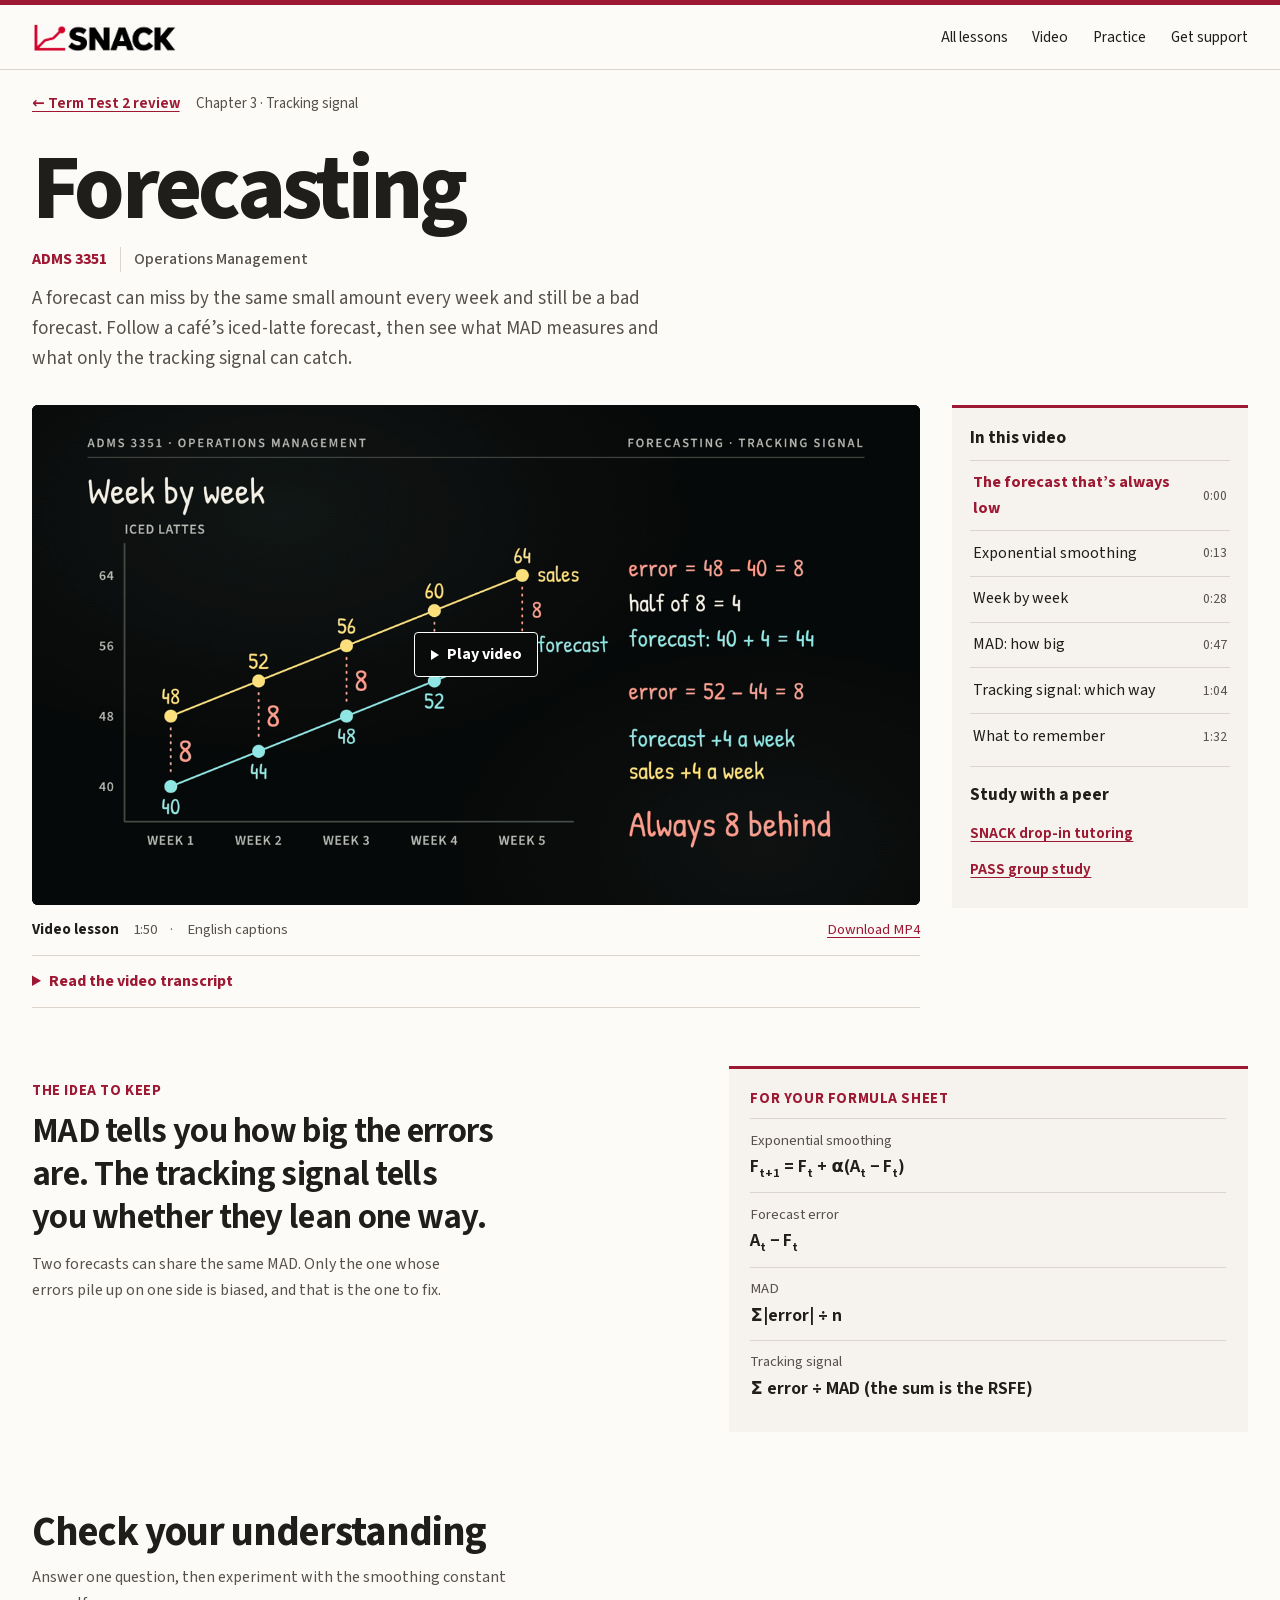
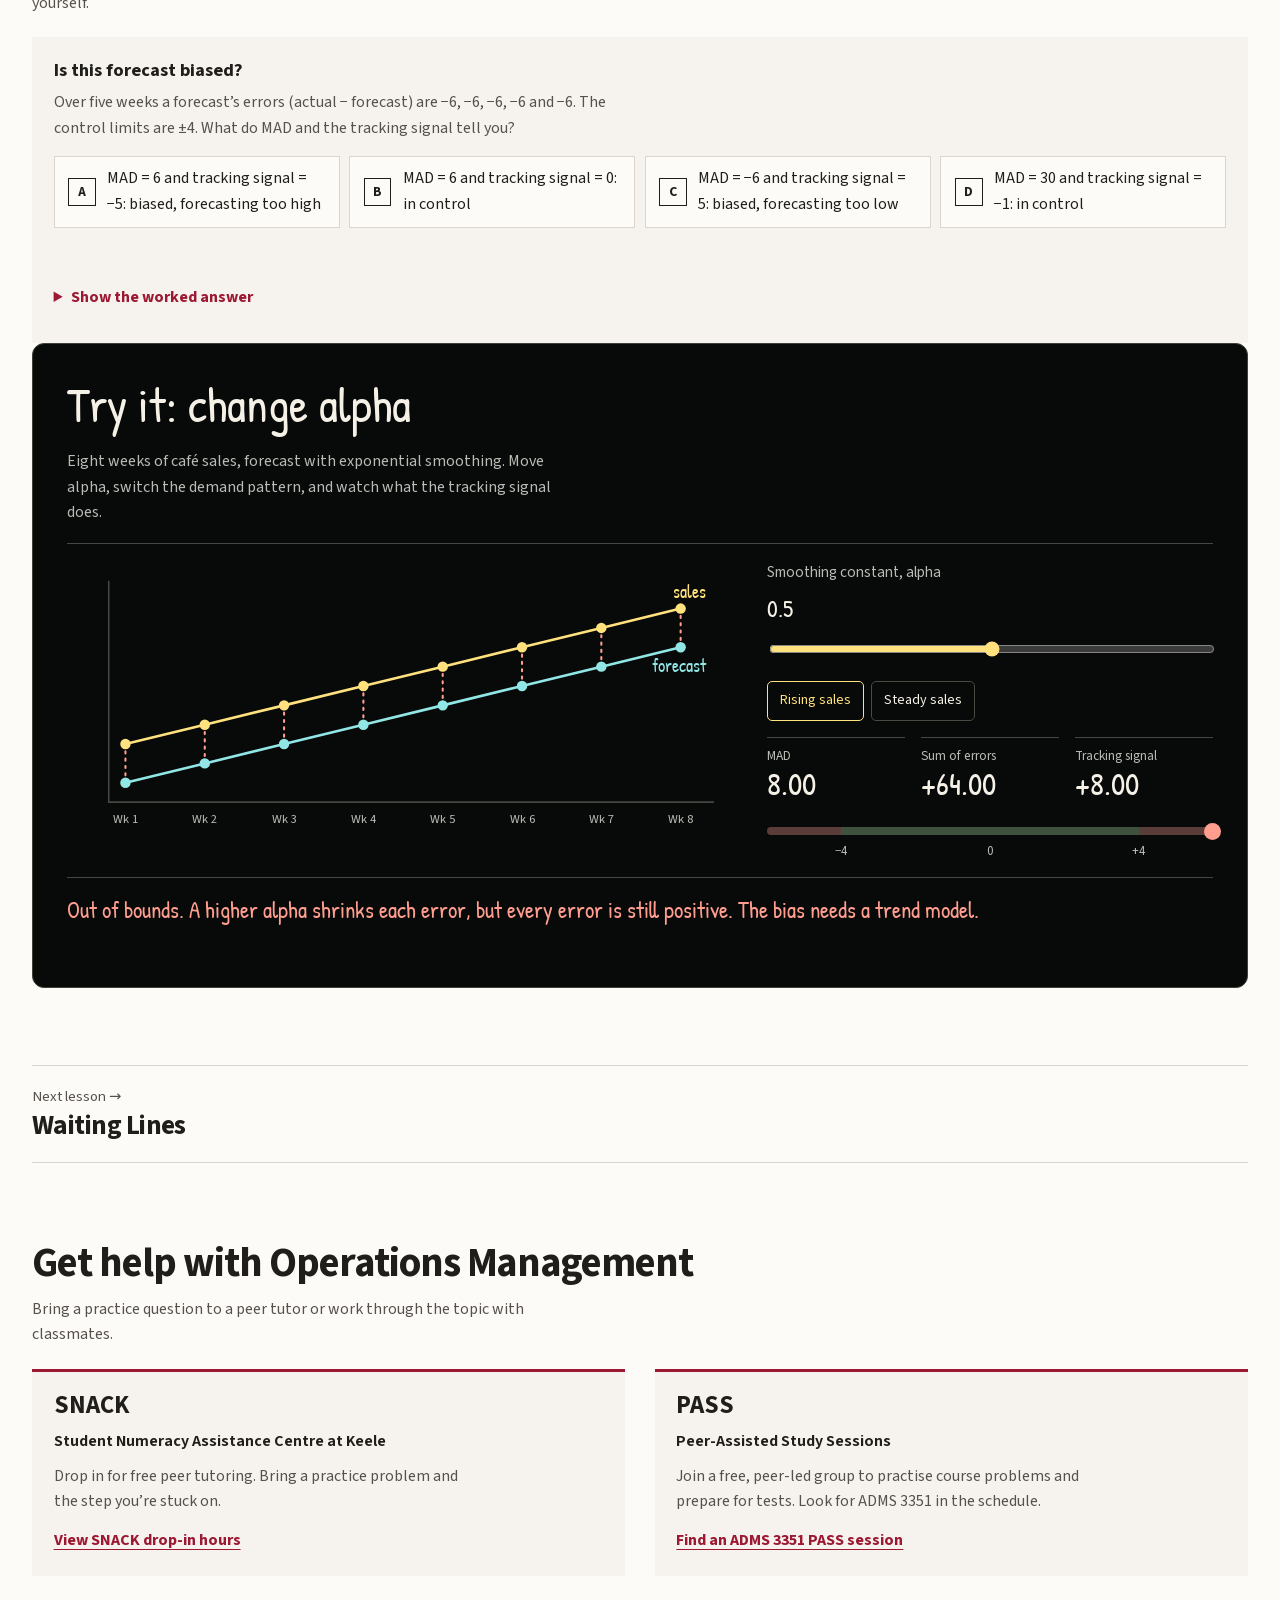
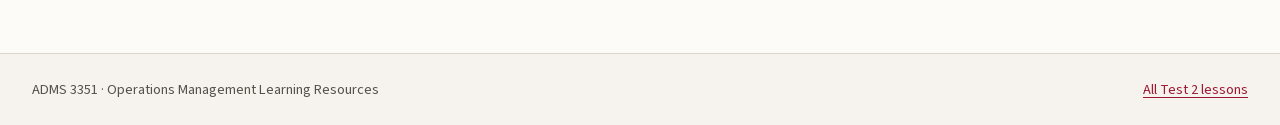
==== forecasting.html @ 54d844a4 "Publish ADMS 3351 Term Test 2 lessons Co-Authored-By: Claude Fable 5.2 <noreply@anthropic.com>" ====
<!doctype html>
<html lang="en">
<head>
  <meta charset="utf-8">
  <meta name="viewport" content="width=device-width, initial-scale=1">
  <meta name="description" content="Why a forecast with a small MAD can still be biased, how exponential smoothing lags a trend, and how the tracking signal catches it.">
  <title>Forecasting | ADMS 3351 Learning Resources</title>
  <link rel="stylesheet" href="education.css">
  <link rel="stylesheet" href="styles.css">
  <script src="site.js" defer></script>
  <script src="player.js" defer></script>
  <script src="lab-forecasting.js" defer></script>
</head>
<body>
  <a class="skip-link" href="#main">Skip to content</a>
  <header class="site-header">
    <div class="site-width header-inner">
      <a class="site-brand" href="https://www.yorku.ca/laps/snack/">
        <span class="site-brand-mark">
          <img src="brand/snack-plot-point.webp" alt="SNACK" width="1774" height="887">
        </span>
      </a>
      <nav aria-label="Site">
        <a href="index.html">All lessons</a>
        <a href="#lesson">Video</a>
        <a href="#practice">Practice</a>
        <a href="#support">Get support</a>
      </nav>
    </div>
  </header>

  <main class="site-width" id="main" tabindex="-1">
    <section id="lesson" aria-labelledby="lesson-title">
      <p class="crumbs"><a href="index.html">← Term Test 2 review</a><span>Chapter 3 · Tracking signal</span></p>
      <div class="lesson-intro">
        <h1 id="lesson-title">Forecasting</h1>
        <p class="course">ADMS 3351 <span>Operations Management</span></p>
        <p class="intro-copy">A forecast can miss by the same small amount every week and still be a bad forecast. Follow a café’s iced-latte forecast, then see what MAD measures and what only the tracking signal can catch.</p>
      </div>

      <div class="lesson-grid">
        <div class="watch">
          <div class="player">
            <button type="button" class="video-cover" id="video-cover" hidden>
              <img src="media/forecasting-poster.png" alt="" width="1280" height="720">
              <span>Play video</span>
            </button>
            <video id="lesson-video" controls playsinline preload="none"
              width="1920" height="1080" poster="media/forecasting-poster.png" aria-label="Forecasting video lesson">
              <source src="media/forecasting.mp4" type="video/mp4">
              <track kind="captions" src="media/forecasting.en.vtt" srclang="en" label="English">
              Your browser can open the <a href="media/forecasting.mp4">Forecasting MP4</a> directly.
            </video>
          </div>
          <div class="video-meta">
            <p><strong>Video lesson</strong><span>1:50</span><span>English captions</span></p>
            <a href="media/forecasting.mp4" download>Download MP4</a>
          </div>
          <p class="video-error" id="video-error" role="status" hidden>The video couldn’t play here. <a href="media/forecasting.mp4" download>Download the MP4</a> or read the transcript below.</p>
          <details class="disclosure transcript" id="transcript">
            <summary>Read the video transcript</summary>
            <div class="transcript-copy">
<h2>The forecast that’s always low</h2>
<p>A campus café forecasts how many iced lattes it will sell each week. And every single week, the forecast comes in too low. Is that just bad luck, or is something wrong with the forecast? Pause, and decide.</p>
<h2>Exponential smoothing</h2>
<p>The café uses exponential smoothing. The new forecast equals the old forecast, plus alpha times the last error. Alpha is the smoothing constant. Here it is 0.5, so each new forecast closes half of the gap.</p>
<h2>Week by week</h2>
<p>In week one, the forecast was 40, and the café sold 48. The error is 8. Half of 8 is 4, so the next forecast is 44. But sales climbed to 52. The error is 8 again. Each week the forecast steps up by 4, and so do sales. The forecast never catches up.</p>
<h2>MAD: how big are the errors?</h2>
<p>Now let’s measure it. The mean absolute deviation, or MAD, is the average size of the errors. Five errors of 8 give a MAD of 8. But MAD ignores direction. A forecast that is 8 too low, then 8 too high, has exactly the same MAD.</p>
<h2>Tracking signal: which way do they lean?</h2>
<p>To see direction, add up the errors and keep their signs. Five errors of plus 8 add up to 40. The tracking signal divides that sum by MAD. 40 divided by 8 is 5. The control limits are plus and minus 4, so 5 is out of bounds. This forecast is biased. Simple smoothing lags behind a trend. For the forecast that swings both ways, the errors cancel. The sum is 8, and the tracking signal is only 1.</p>
<h2>What to remember</h2>
<p>MAD tells you how big the errors are. The tracking signal tells you whether they lean one way. When it leaves the limits, fix the model. Raise alpha, or add a trend.</p>
            </div>
          </details>
        </div>

        <aside class="lesson-sidebar" aria-label="Lesson chapters and study support">
          <section class="chapters" aria-labelledby="chapter-heading">
            <h2 id="chapter-heading">In this video</h2>
            <ol>
              <li><button type="button" data-start="0" aria-current="true"><span>The forecast that’s always low</span><span class="time">0:00</span></button></li>
              <li><button type="button" data-start="13.96"><span>Exponential smoothing</span><span class="time">0:13</span></button></li>
              <li><button type="button" data-start="28.74"><span>Week by week</span><span class="time">0:28</span></button></li>
              <li><button type="button" data-start="47.56"><span>MAD: how big</span><span class="time">0:47</span></button></li>
              <li><button type="button" data-start="64.02"><span>Tracking signal: which way</span><span class="time">1:04</span></button></li>
              <li><button type="button" data-start="92.24"><span>What to remember</span><span class="time">1:32</span></button></li>
            </ol>
          </section>
          <section class="quick-support" aria-labelledby="quick-support-heading">
            <h2 id="quick-support-heading">Study with a peer</h2>
            <a href="https://www.yorku.ca/laps/snack/drop-in-support/">SNACK drop-in tutoring</a>
            <a href="https://www.yorku.ca/laps/support/pass-program/">PASS group study</a>
          </section>
        </aside>
      </div>

      <div class="key-section">
        <div class="key-idea reveal">
          <p class="label">The idea to keep</p>
          <blockquote>MAD tells you how big the errors are. The tracking signal tells you whether they lean one way.</blockquote>
          <p>Two forecasts can share the same MAD. Only the one whose errors pile up on one side is biased, and that is the one to fix.</p>
        </div>
        <div class="formula-sheet reveal" style="--delay: .08s">
          <p class="label">For your formula sheet</p>
          <dl>
            <div><dt>Exponential smoothing</dt><dd>F<sub>t+1</sub> = F<sub>t</sub> + α(A<sub>t</sub> − F<sub>t</sub>)</dd></div>
            <div><dt>Forecast error</dt><dd>A<sub>t</sub> − F<sub>t</sub></dd></div>
            <div><dt>MAD</dt><dd>Σ|error| ÷ n</dd></div>
            <div><dt>Tracking signal</dt><dd>Σ error ÷ MAD (the sum is the RSFE)</dd></div>
          </dl>
        </div>
      </div>
    </section>

    <section class="practice-section" id="practice" aria-labelledby="practice-title">
      <div class="section-heading reveal">
        <h2 id="practice-title">Check your understanding</h2>
        <p>Answer one question, then experiment with the smoothing constant yourself.</p>
      </div>
      <div class="practice-question reveal" data-quiz>
        <h3>Is this forecast biased?</h3>
        <p>Over five weeks a forecast’s errors (actual − forecast) are −6, −6, −6, −6 and −6. The control limits are ±4. What do MAD and the tracking signal tell you?</p>
        <ul class="quiz-options">
          <li><button type="button" data-key="A" aria-pressed="false" data-correct data-why="The errors average 6 in size, they sum to −30, and −30 ÷ 6 = −5. That is outside ±4, and negative errors mean the forecast sits above actual sales.">MAD = 6 and tracking signal = −5: biased, forecasting too high</button></li>
          <li><button type="button" data-key="B" aria-pressed="false" data-why="The errors all have the same sign, so they add up to −30 instead of cancelling. Divide that sum by MAD.">MAD = 6 and tracking signal = 0: in control</button></li>
          <li><button type="button" data-key="C" aria-pressed="false" data-why="MAD uses absolute values, so it can’t be negative. Keep the signs only for the sum of errors, which is −30.">MAD = −6 and tracking signal = 5: biased, forecasting too low</button></li>
          <li><button type="button" data-key="D" aria-pressed="false" data-why="MAD is an average. Divide the total absolute error, 30, by the five weeks to get 6.">MAD = 30 and tracking signal = −1: in control</button></li>
        </ul>
        <p class="quiz-feedback" role="status"></p>
        <details class="disclosure answer">
          <summary>Show the worked answer</summary>
          <p><strong>MAD = 30 ÷ 5 = 6.</strong> The sum of errors is −30, so the tracking signal is −30 ÷ 6 = −5. That is outside ±4, so the forecast is biased. The errors are negative, which means actual sales keep landing below the forecast.</p>
        </details>
      </div>
      <section class="lab reveal" id="forecast-lab" aria-labelledby="forecast-lab-title">
        <h3 id="forecast-lab-title">Try it: change alpha</h3>
        <p class="lab-lede">Eight weeks of café sales, forecast with exponential smoothing. Move alpha, switch the demand pattern, and watch what the tracking signal does.</p>
        <div class="lab-body">
          <svg data-chart viewBox="0 0 640 262" role="img" aria-label="Sales and forecast chart"></svg>
          <div class="lab-controls">
            <label>Smoothing constant, alpha <strong data-out="alpha">0.5</strong>
              <input type="range" min="0.1" max="0.9" step="0.1" value="0.5">
            </label>
            <div class="lab-toggle" role="group" aria-label="Demand pattern">
              <button type="button" data-pattern="trend" aria-pressed="true">Rising sales</button>
              <button type="button" data-pattern="steady" aria-pressed="false">Steady sales</button>
            </div>
            <dl class="lab-readout">
              <div><dt>MAD</dt><dd data-out="mad">8.00</dd></div>
              <div><dt>Sum of errors</dt><dd data-out="sum">+64.00</dd></div>
              <div><dt>Tracking signal</dt><dd data-out="signal">+8.00</dd></div>
            </dl>
            <div class="lab-gauge" aria-hidden="true">
              <div class="track"></div><div class="marker"></div>
              <span style="left: 16.66%">−4</span><span style="left: 50%">0</span><span style="left: 83.33%">+4</span>
            </div>
          </div>
        </div>
        <p class="lab-verdict" role="status"></p>
      </section>
    </section>

    <nav class="lesson-nav reveal" aria-label="More Test 2 lessons">
      
      <a href="waiting-lines.html"><span>Next lesson →</span><strong>Waiting Lines</strong></a>
    </nav>

    <section class="support-section" id="support" aria-labelledby="support-title">
      <div class="section-heading reveal">
        <h2 id="support-title">Get help with Operations Management</h2>
        <p>Bring a practice question to a peer tutor or work through the topic with classmates.</p>
      </div>
      <div class="support-grid">
        <article class="support-option reveal">
          <h3>SNACK</h3>
          <p class="support-name">Student Numeracy Assistance Centre at Keele</p>
          <p>Drop in for free peer tutoring. Bring a practice problem and the step you’re stuck on.</p>
          <a class="resource-link" href="https://www.yorku.ca/laps/snack/drop-in-support/">View SNACK drop-in hours</a>
        </article>
        <article class="support-option reveal" style="--delay: .08s">
          <h3>PASS</h3>
          <p class="support-name">Peer-Assisted Study Sessions</p>
          <p>Join a free, peer-led group to practise course problems and prepare for tests. Look for ADMS 3351 in the schedule.</p>
          <a class="resource-link" href="https://www.yorku.ca/laps/support/pass-program/">Find an ADMS 3351 PASS session</a>
        </article>
      </div>
    </section>
  </main>
  <footer class="site-footer">
    <div class="site-width">
      <span>ADMS 3351 · Operations Management Learning Resources</span>
      <a href="index.html">All Test 2 lessons</a>
    </div>
  </footer>
</body>
</html>
---- education.css ----
@font-face {
  font-family: "Source Sans 3";
  src: url("fonts/source-sans-3.woff2") format("woff2");
  font-style: normal;
  font-weight: 400 750;
  font-display: swap;
}

:root {
  color-scheme: light;
  --ink: #201e1b;
  --muted: #57514b;
  --line: #dcd5cd;
  --accent: #9d1933;
  --accent-hover: #751027;
  --wash: #f6f3ee;
  --paper: #fdfbf8;
  font-family: "Source Sans 3", system-ui, sans-serif;
  color: var(--ink);
  background: var(--paper);
}

* { box-sizing: border-box; }
body { margin: 0; line-height: 1.6; }
h1, h2, h3, h4, p { margin: 0; }
a { color: var(--accent); text-underline-offset: .22em; }
a:hover { color: var(--accent-hover); }
button { font: inherit; }
:focus-visible { outline: 2px solid var(--accent); outline-offset: 4px; }
::selection { color: var(--ink); background: #f5d9dd; }
[hidden] { display: none !important; }
[id] { scroll-margin-top: 1.5rem; }

.site-width { width: min(calc(100% - 3rem), 76rem); margin-inline: auto; }
.skip-link {
  position: absolute;
  left: 1rem;
  top: 1rem;
  z-index: 1;
  padding: .55rem .8rem;
  background: var(--paper);
  transform: translateY(-200%);
}
.skip-link:focus { transform: none; }
.site-header { border-top: 5px solid var(--accent); border-bottom: 1px solid var(--line); }
.header-inner { min-height: 4rem; display: flex; align-items: center; justify-content: space-between; gap: .75rem 1.5rem; }
.site-brand { display: inline-flex; align-items: center; min-height: 44px; }
.site-brand-mark {
  position: relative;
  display: block;
  width: 9rem;
  aspect-ratio: 5 / 1;
  overflow: hidden;
  mix-blend-mode: multiply;
}
.site-brand-mark img {
  position: absolute;
  top: 50%;
  left: 50%;
  width: 130%;
  height: auto;
  transform: translate(-50%, -50%);
}
.site-header nav { display: flex; flex-wrap: wrap; gap: .1rem 1.55rem; }
.site-header nav a { color: var(--ink); text-decoration: none; font-size: .95rem; padding-block: .45rem; }
.site-header nav a:hover { color: var(--accent); text-decoration: underline; }

.lesson-intro { padding-block: clamp(2rem, 4vw, 2.75rem) clamp(1.5rem, 3vw, 1.9rem); }
.course { display: flex; flex-wrap: wrap; gap: .35rem .8rem; align-items: baseline; color: var(--accent); font-weight: 700; }
.course span { border-left: 1px solid var(--line); padding-left: .8rem; color: var(--muted); font-weight: 500; }
.lesson-intro h1 { font-size: clamp(3rem, 7.5vw, 5.75rem); line-height: 1.04; font-weight: 750; letter-spacing: -.04em; margin-bottom: .55rem; }
.intro-copy { max-width: 71ch; text-wrap: pretty; color: var(--muted); font-size: clamp(1.06rem, 2vw, 1.18rem); margin-top: .75rem; }

.lesson-grid { display: grid; grid-template-columns: minmax(0, 3fr) minmax(15rem, 1fr); gap: clamp(1.2rem, 3vw, 2rem); align-items: start; }
.player { position: relative; aspect-ratio: 16 / 9; background: #090b0a; color: #fff; border-radius: 6px; overflow: hidden; }
.video-cover { position: absolute; inset: 0; display: grid; place-items: center; border: 0; padding: 0; background: #090b0a; color: #fff; cursor: pointer; }
.video-cover img { position: absolute; inset: 0; width: 100%; height: 100%; object-fit: cover; }
.video-cover span {
  position: relative; display: flex; align-items: center; gap: .5rem; padding: .55rem .95rem;
  border: 1px solid #fff; border-radius: 4px; background: #090b0a; font-weight: 700;
}
.video-cover span::before {
  content: ""; width: 0; height: 0; border-block: .35rem solid transparent; border-left: .55rem solid currentColor;
}
.video-cover:hover span { background: #fff; color: #090b0a; }
.video-cover:focus-visible { outline-color: #ffe17d; outline-offset: -4px; }
.player video { display: block; width: 100%; height: 100%; color-scheme: dark; }
.player a { color: #ffe17d; }
.player video:focus-visible { outline-color: #ffe17d; outline-offset: -4px; }
.video-meta {
  display: flex; justify-content: space-between; align-items: baseline; flex-wrap: wrap; gap: .35rem 1rem;
  padding-block: .85rem; color: var(--muted); font-size: .92rem;
}
.video-meta p { display: flex; flex-wrap: wrap; gap: .25rem .85rem; }
.video-meta strong { color: var(--ink); }
.video-meta span + span::before { content: "·"; margin-inline-end: .85rem; }
.video-error { padding: .7rem .85rem; margin-bottom: .85rem; background: var(--wash); }
.lesson-sidebar { border-top: 3px solid var(--accent); background: var(--wash); padding: 1.15rem 1.15rem 1.3rem; }
.lesson-sidebar h2 { font-size: 1.08rem; line-height: 1.35; margin-bottom: .65rem; }
.chapters ol { list-style: none; padding: 0; margin: 0; }
.chapters li { border-top: 1px solid var(--line); }
.chapters button {
  width: 100%; min-height: 2.8rem; display: flex; gap: .75rem; align-items: center; justify-content: space-between;
  border: 0; padding: .55rem .15rem; background: transparent; color: var(--ink); text-align: left; cursor: pointer;
}
.chapters button:hover, .chapters button[aria-current] { color: var(--accent); }
.chapters button[aria-current] span:first-child { font-weight: 700; }
.time { color: var(--muted); font-size: .86rem; font-variant-numeric: tabular-nums; }
.quick-support { border-top: 1px solid var(--line); padding-top: 1rem; margin-top: .45rem; }
.quick-support a { display: flex; align-items: center; justify-content: space-between; gap: .4rem; padding-block: .35rem; font-weight: 650; font-size: .94rem; }

.disclosure { border-top: 1px solid var(--line); border-bottom: 1px solid var(--line); }
.disclosure summary { padding-block: .8rem; color: var(--accent); font-weight: 700; cursor: pointer; }
.disclosure summary:hover { color: var(--accent-hover); }
.transcript-copy { max-width: 70ch; padding: .1rem 0 1.1rem; }
.transcript-copy h2 { font-size: 1.04rem; margin-top: .9rem; }
.transcript-copy p { color: var(--muted); margin-top: .3rem; }

.practice-section, .support-section { margin-block: clamp(3rem, 6vw, 5rem); }
.section-heading { margin-bottom: 1.3rem; }
.section-heading h2 { font-size: clamp(1.65rem, 3.5vw, 2.55rem); line-height: 1.17; letter-spacing: -.025em; }
.section-heading p { color: var(--muted); margin-top: .55rem; max-width: 66ch; }
.practice-question { padding: 1.15rem 1.35rem; background: var(--wash); }
.practice-question h3 { font-size: 1.15rem; margin-bottom: .3rem; }
.practice-question > p { color: var(--muted); }
.answer { border: 0; margin-top: .3rem; }
.answer summary { width: fit-content; }
.answer > p { padding-bottom: .45rem; max-width: 65ch; }
.board-disclosure { margin-top: 1.15rem; }
.board-disclosure[open] { padding-bottom: .95rem; }
.model-note { max-width: 70ch; color: var(--muted); margin-bottom: .9rem; }
#snack-queue-storyboard :focus-visible { outline-color: #ffe17d; }

.support-grid { display: grid; grid-template-columns: repeat(2, minmax(0,1fr)); gap: clamp(1rem, 3vw, 1.85rem); }
.support-option { display: flex; flex-direction: column; align-items: flex-start; gap: .55rem; border-top: 3px solid var(--accent); background: var(--wash); padding: 1.2rem 1.35rem 1.4rem; }
.support-option h3 { font-size: 1.55rem; line-height: 1.2; }
.support-option .support-name { font-weight: 650; color: var(--ink); }
.support-option p { color: var(--muted); max-width: 51ch; }
.resource-link { font-weight: 700; margin-top: auto; padding-top: .3rem; }
.site-footer { background: var(--wash); border-top: 1px solid var(--line); }
.site-footer > div { display: flex; flex-wrap: wrap; gap: .5rem 1.5rem; justify-content: space-between; padding-block: 1.5rem; color: var(--muted); font-size: .9rem; }

@media (max-width: 800px) {
  .lesson-grid { grid-template-columns: 1fr; }
  .lesson-sidebar { display: grid; grid-template-columns: 1fr 1fr; gap: 1.3rem; }
  .quick-support { border-top: 0; margin-top: 0; padding-top: 0; }
}

@media (max-width: 520px) {
  .site-width { width: calc(100% - 2rem); }
  .header-inner { flex-direction: column; align-items: flex-start; gap: .15rem; padding-block: .7rem .45rem; }
  .site-header nav { gap: .2rem 1.15rem; }
  .lesson-sidebar, .support-grid { grid-template-columns: 1fr; }
  .quick-support { border-top: 1px solid var(--line); padding-top: .95rem; }
}

/* Interactive labs for the forecasting and quality lessons. Chalk colours stay inside the board. */
.lab {
  --lab-bg: #080909; --lab-ink: #f5f1e7; --lab-muted: #b8bcb5; --lab-rule: #444842;
  --yellow: #ffe17d; --cyan: #91e7e5; --coral: #ff9e8f; --green: #a9d6a0;
  color-scheme: dark; background: var(--lab-bg); color: var(--lab-ink);
  border: 1px solid #3d4037; border-radius: 12px; padding: clamp(1rem, 4vw, 2.15rem);
  display: grid; gap: 1.1rem;
}
.lab h3 { font-family: "Patrick Hand", "Chalkboard SE", cursive; font-weight: 400; font-size: clamp(1.9rem, 5vw, 3rem); line-height: 1.1; }
.lab .lab-lede { color: var(--lab-muted); max-width: 62ch; }
.lab-body { display: grid; grid-template-columns: minmax(0, 3fr) minmax(15rem, 2fr); gap: clamp(1rem, 3vw, 2rem); align-items: start; border-block: 1px solid var(--lab-rule); padding-block: 1rem; }
.lab svg { display: block; width: 100%; height: auto; overflow: visible; }
.lab svg text { font-family: "Patrick Hand", "Chalkboard SE", cursive; fill: var(--lab-ink); }
.lab svg .axis { stroke: var(--lab-rule); stroke-width: 1.5; fill: none; }
.lab svg .tick { fill: var(--lab-muted); font-family: "Source Sans 3", system-ui, sans-serif; font-size: 12px; }
.lab-controls { display: grid; gap: 1rem; }
.lab-controls label { display: grid; gap: .3rem; font-size: .95rem; color: var(--lab-muted); }
.lab-controls label strong { color: var(--lab-ink); font-family: "Patrick Hand", cursive; font-weight: 400; font-size: 1.5rem; font-variant-numeric: tabular-nums; }
.lab-controls input[type="range"] { width: 100%; accent-color: var(--yellow); min-height: 28px; }
.lab-toggle { display: flex; flex-wrap: wrap; gap: .4rem; }
.lab-toggle button {
  padding: .45rem .75rem; min-height: 40px; border: 1px solid #474b41; border-radius: 5px; background: transparent;
  color: var(--lab-ink); font-size: .88rem; cursor: pointer; transition: border-color .15s, color .15s;
}
.lab-toggle button:hover { border-color: var(--yellow); }
.lab-toggle button[aria-pressed="true"] { color: var(--yellow); border-color: var(--yellow); }
.lab-readout { display: grid; grid-template-columns: repeat(auto-fit, minmax(6.5rem, 1fr)); gap: .2rem 1rem; margin: 0; }
.lab-readout div { border-top: 1px solid var(--lab-rule); padding-top: .45rem; }
.lab-readout dt { color: var(--lab-muted); font-size: .84rem; }
.lab-readout dd { margin: 0; font-family: "Patrick Hand", cursive; font-size: 2rem; line-height: 1.15; font-variant-numeric: tabular-nums; }
.lab-gauge { position: relative; height: 2.6rem; }
.lab-gauge .track { position: absolute; left: 0; right: 0; top: .5rem; height: .5rem; border-radius: 1rem; background: linear-gradient(to right, #5a3c38 0 16.66%, #3f5240 16.66% 83.33%, #5a3c38 83.33%); }
.lab-gauge .marker { position: absolute; top: .22rem; width: 1.06rem; height: 1.06rem; margin-left: -.53rem; border-radius: 50%; background: var(--yellow); left: 50%; transition: left .35s cubic-bezier(.3, .7, .2, 1), background-color .2s; }
.lab-gauge .marker.is-out { background: var(--coral); }
.lab-gauge span { position: absolute; top: 1.35rem; transform: translateX(-50%); color: var(--lab-muted); font-size: .8rem; font-variant-numeric: tabular-nums; }
.lab-verdict { font-family: "Patrick Hand", cursive; font-size: 1.45rem; line-height: 1.25; min-height: 3.6rem; }
.lab-verdict[data-state="good"] { color: var(--green); }
.lab-verdict[data-state="bad"] { color: var(--coral); }
.lab-verdict[data-state="warn"] { color: var(--yellow); }
@media (max-width: 760px) { .lab-body { grid-template-columns: 1fr; } }
@media (prefers-reduced-motion: reduce) { .lab-gauge .marker { transition: none; } }
---- styles.css ----
@font-face {
  font-family: "Source Sans 3";
  src: url("fonts/source-sans-3.woff2") format("woff2");
  font-style: normal;
  font-weight: 400 750;
  font-display: swap;
}
@font-face {
  font-family: "Patrick Hand";
  src: url("fonts/patrick-hand.woff2") format("woff2");
  font-style: normal;
  font-weight: 400;
  font-display: swap;
}

:root {
  color-scheme: light;
  --ink: #201e1b;
  --muted: #57514b;
  --line: #dcd5cd;
  --accent: #9d1933;
  --accent-hover: #751027;
  --wash: #f6f3ee;
  --paper: #fdfbf8;
  --correct: #1d6240;
  --board: #080909;
  --chalk: #f5f1e7;
  --chalk-yellow: #ffe17d;
  --hand: "Patrick Hand", "Chalkboard SE", "Comic Sans MS", cursive;
  font-family: "Source Sans 3", system-ui, sans-serif;
  color: var(--ink);
  background: var(--paper);
}

* { box-sizing: border-box; }
html { scroll-behavior: smooth; }
body { margin: 0; line-height: 1.6; }
h1, h2, h3, h4, p, ol, ul, figure { margin: 0; }
a { color: var(--accent); text-underline-offset: .22em; }
a:hover { color: var(--accent-hover); }
button { font: inherit; }
img { max-width: 100%; height: auto; }
:focus-visible { outline: 2px solid var(--accent); outline-offset: 4px; }
::selection { color: var(--ink); background: #f5d9dd; }
[hidden] { display: none !important; }
[id] { scroll-margin-top: 5.5rem; }

.site-width { width: min(calc(100% - 3rem), 76rem); margin-inline: auto; }
.skip-link {
  position: absolute; left: 1rem; top: 1rem; z-index: 20;
  padding: .55rem .8rem; background: var(--paper); transform: translateY(-300%);
}
.skip-link:focus { transform: none; }

/* Header */
.site-header {
  position: sticky; top: 0; z-index: 10;
  border-top: 5px solid var(--accent); border-bottom: 1px solid var(--line);
  background: var(--paper);
}
.header-inner { min-height: 4rem; display: flex; align-items: center; justify-content: space-between; gap: .75rem 1.5rem; }
.site-brand { display: inline-flex; align-items: center; min-height: 44px; }
.site-brand-mark { position: relative; display: block; width: 9rem; aspect-ratio: 5 / 1; overflow: hidden; mix-blend-mode: multiply; }
.site-brand-mark img { position: absolute; top: 50%; left: 50%; width: 130%; max-width: none; height: auto; transform: translate(-50%, -50%); }
.site-header nav { display: flex; flex-wrap: wrap; gap: .1rem 1.55rem; }
.site-header nav a {
  position: relative; color: var(--ink); text-decoration: none; font-size: .95rem; padding-block: .45rem;
}
.site-header nav a::after {
  content: ""; position: absolute; left: 0; right: 0; bottom: .25rem; height: 2px;
  background: var(--accent); transform: scaleX(0); transform-origin: left; transition: transform .22s ease-out;
}
.site-header nav a:hover, .site-header nav a[aria-current] { color: var(--accent); }
.site-header nav a:hover::after, .site-header nav a[aria-current]::after { transform: scaleX(1); }

/* Shared type */
.course { display: flex; flex-wrap: wrap; gap: .35rem .8rem; align-items: baseline; color: var(--accent); font-weight: 700; }
.course span { border-left: 1px solid var(--line); padding-left: .8rem; color: var(--muted); font-weight: 500; }
.intro-copy { max-width: 71ch; text-wrap: pretty; color: var(--muted); font-size: clamp(1.06rem, 2vw, 1.18rem); margin-top: .75rem; }
.section-heading { margin-bottom: 1.3rem; }
.section-heading h2 { font-size: clamp(1.65rem, 3.5vw, 2.55rem); line-height: 1.17; letter-spacing: -.025em; text-wrap: balance; }
.section-heading p { color: var(--muted); margin-top: .55rem; max-width: 66ch; }
.arrow-link { font-weight: 700; display: inline-flex; align-items: baseline; gap: .35rem; }
.arrow-link::after { content: "→"; transition: transform .2s ease-out; }
.arrow-link:hover::after, a:hover > .arrow-link::after { transform: translateX(.25rem); }

/* Hub hero */
.hub-hero { padding-block: clamp(2.2rem, 6vw, 4.2rem) clamp(1.8rem, 4vw, 2.8rem); }
.hub-hero h1 {
  font-size: clamp(3rem, 8.4vw, 6.4rem); line-height: 1; font-weight: 750; letter-spacing: -.045em;
  margin-block: .7rem .2rem; text-wrap: balance;
}
.hub-hero h1 .underlined { position: relative; display: inline-block; white-space: nowrap; }
.hub-hero h1 .underlined svg {
  position: absolute; left: -2%; bottom: -.16em; width: 104%; height: .22em; overflow: visible;
}
.hub-hero h1 .underlined path {
  fill: none; stroke: var(--accent); stroke-width: 5; stroke-linecap: round; vector-effect: non-scaling-stroke;
}
.hub-facts { display: flex; flex-wrap: wrap; gap: .35rem 0; margin-top: 1.5rem; padding: 0; list-style: none; color: var(--muted); font-size: .98rem; }
.hub-facts li { padding-inline: 0 1.1rem; margin-inline-end: 1.1rem; border-right: 1px solid var(--line); }
.hub-facts li:last-child { border-right: 0; }
.hub-facts strong { color: var(--ink); font-variant-numeric: tabular-nums; }

/* Lesson index */
.lesson-index { border-top: 1px solid var(--line); padding-top: clamp(1.6rem, 4vw, 2.6rem); }
.lesson-cards { display: grid; grid-template-columns: repeat(3, minmax(0, 1fr)); gap: clamp(1.2rem, 2.6vw, 2rem); list-style: none; padding: 0; }
.lesson-card a { display: grid; grid-template-rows: auto 1fr; height: 100%; color: inherit; text-decoration: none; border-top: 3px solid var(--accent); background: var(--wash); }
.lesson-card .poster { position: relative; aspect-ratio: 16 / 9; overflow: hidden; background: #090b0a; }
.lesson-card .poster img { display: block; width: 100%; height: 100%; object-fit: cover; transition: transform .5s cubic-bezier(.2, .7, .2, 1); }
.lesson-card a:hover .poster img, .lesson-card a:focus-visible .poster img { transform: scale(1.045); }
.lesson-card .play-chip {
  position: absolute; left: .8rem; bottom: .8rem; display: flex; align-items: center; gap: .45rem;
  padding: .3rem .7rem; border: 1px solid #fff; border-radius: 4px; background: #090b0a; color: #fff;
  font-size: .86rem; font-weight: 700; font-variant-numeric: tabular-nums;
  transition: background-color .2s, color .2s;
}
.lesson-card .play-chip::before { content: ""; border-block: .3rem solid transparent; border-left: .48rem solid currentColor; }
.lesson-card a:hover .play-chip { background: #fff; color: #090b0a; }
.lesson-card .card-body { display: flex; flex-direction: column; gap: .5rem; padding: 1.1rem 1.25rem 1.3rem; }
.lesson-card .chapter { display: flex; align-items: baseline; gap: .6rem; color: var(--accent); font-weight: 700; font-size: .92rem; letter-spacing: .04em; text-transform: uppercase; }
.lesson-card h3 { font-size: clamp(1.45rem, 2.4vw, 1.8rem); line-height: 1.15; letter-spacing: -.02em; }
.lesson-card p { color: var(--muted); text-wrap: pretty; }
.lesson-card .arrow-link { margin-top: auto; padding-top: .45rem; color: var(--accent); }
.lesson-card a:hover .arrow-link { color: var(--accent-hover); }

.method { display: grid; grid-template-columns: repeat(3, minmax(0, 1fr)); gap: 0; list-style: none; padding: 0; counter-reset: step; border-block: 1px solid var(--line); }
.method li { counter-increment: step; padding: 1.2rem 1.4rem 1.3rem 0; }
.method li + li { border-left: 1px solid var(--line); padding-left: 1.4rem; }
.method li::before { content: counter(step, decimal-leading-zero); display: block; color: var(--accent); font-weight: 750; font-size: 1.5rem; font-variant-numeric: tabular-nums; letter-spacing: -.02em; }
.method h3 { font-size: 1.15rem; margin-block: .15rem .2rem; }
.method p { color: var(--muted); max-width: 34ch; }

/* Lesson page */
.crumbs { display: flex; flex-wrap: wrap; gap: .3rem 1rem; align-items: baseline; padding-top: 1.4rem; font-size: .94rem; color: var(--muted); }
.crumbs a { font-weight: 650; }
.lesson-intro { padding-block: clamp(1rem, 3vw, 1.6rem) clamp(1.5rem, 3vw, 1.9rem); }
.lesson-intro h1 { font-size: clamp(3rem, 7.5vw, 5.75rem); line-height: 1.04; font-weight: 750; letter-spacing: -.04em; margin-bottom: .55rem; text-wrap: balance; }

.lesson-grid { display: grid; grid-template-columns: minmax(0, 3fr) minmax(15rem, 1fr); gap: clamp(1.2rem, 3vw, 2rem); align-items: start; }
.player { position: relative; aspect-ratio: 16 / 9; background: #090b0a; color: #fff; border-radius: 6px; overflow: hidden; }
.video-cover { position: absolute; inset: 0; display: grid; place-items: center; border: 0; padding: 0; background: #090b0a; color: #fff; cursor: pointer; }
.video-cover img { position: absolute; inset: 0; width: 100%; height: 100%; object-fit: cover; transition: transform .6s cubic-bezier(.2, .7, .2, 1), opacity .3s; }
.video-cover:hover img { transform: scale(1.025); opacity: .82; }
.video-cover span {
  position: relative; display: flex; align-items: center; gap: .5rem; padding: .55rem .95rem;
  border: 1px solid #fff; border-radius: 4px; background: #090b0a; font-weight: 700;
  transition: background-color .2s, color .2s;
}
.video-cover span::before { content: ""; width: 0; height: 0; border-block: .35rem solid transparent; border-left: .55rem solid currentColor; }
.video-cover:hover span { background: #fff; color: #090b0a; }
.video-cover:focus-visible { outline-color: #ffe17d; outline-offset: -4px; }
.player video { display: block; width: 100%; height: 100%; color-scheme: dark; }
.player a { color: #ffe17d; }
.player video:focus-visible { outline-color: #ffe17d; outline-offset: -4px; }
.video-meta { display: flex; justify-content: space-between; align-items: baseline; flex-wrap: wrap; gap: .35rem 1rem; padding-block: .85rem; color: var(--muted); font-size: .92rem; }
.video-meta p { display: flex; flex-wrap: wrap; gap: .25rem .85rem; }
.video-meta strong { color: var(--ink); }
.video-meta span + span::before { content: "·"; margin-inline-end: .85rem; }
.video-error { padding: .7rem .85rem; margin-bottom: .85rem; background: var(--wash); }

.lesson-sidebar { border-top: 3px solid var(--accent); background: var(--wash); padding: 1.15rem 1.15rem 1.3rem; }
.lesson-sidebar h2 { font-size: 1.08rem; line-height: 1.35; margin-bottom: .65rem; }
.chapters ol { list-style: none; padding: 0; margin: 0; }
.chapters li { border-top: 1px solid var(--line); }
.chapters button {
  position: relative; width: 100%; min-height: 2.8rem; display: flex; gap: .75rem; align-items: center; justify-content: space-between;
  border: 0; padding: .55rem .15rem; background: transparent; color: var(--ink); text-align: left; cursor: pointer;
  transition: color .15s;
}
.chapters button::after {
  content: ""; position: absolute; left: 0; top: -1px; height: 2px; width: 100%;
  background: var(--accent); transform: scaleX(var(--progress, 0)); transform-origin: left;
}
.chapters button:hover, .chapters button[aria-current] { color: var(--accent); }
.chapters button[aria-current] span:first-child { font-weight: 700; }
.time { color: var(--muted); font-size: .86rem; font-variant-numeric: tabular-nums; }
.quick-support { border-top: 1px solid var(--line); padding-top: 1rem; margin-top: .45rem; }
.quick-support a { display: flex; align-items: center; justify-content: space-between; gap: .4rem; padding-block: .35rem; font-weight: 650; font-size: .94rem; }

.disclosure { border-top: 1px solid var(--line); border-bottom: 1px solid var(--line); }
.disclosure summary { padding-block: .8rem; color: var(--accent); font-weight: 700; cursor: pointer; }
.disclosure summary:hover { color: var(--accent-hover); }
.transcript-copy { max-width: 70ch; padding: .1rem 0 1.1rem; }
.transcript-copy h2 { font-size: 1.04rem; margin-top: .9rem; }
.transcript-copy p { color: var(--muted); margin-top: .3rem; }

/* Key idea and formula sheet */
.key-section { margin-block: clamp(2.4rem, 5vw, 3.6rem) 0; display: grid; grid-template-columns: minmax(0, 5fr) minmax(0, 4fr); gap: clamp(1.4rem, 4vw, 3rem); align-items: start; }
.key-idea .label, .formula-sheet .label { color: var(--accent); font-weight: 700; font-size: .92rem; letter-spacing: .04em; text-transform: uppercase; }
.key-idea blockquote { margin: .5rem 0 0; font-size: clamp(1.5rem, 3.1vw, 2.2rem); line-height: 1.22; font-weight: 650; letter-spacing: -.02em; text-wrap: balance; }
.key-idea p { color: var(--muted); margin-top: .8rem; max-width: 52ch; }
.formula-sheet { border-top: 3px solid var(--accent); background: var(--wash); padding: 1.1rem 1.35rem 1.2rem; }
.formula-sheet dl { margin: .5rem 0 0; }
.formula-sheet div { display: grid; grid-template-columns: 1fr; gap: .05rem; padding-block: .6rem; border-top: 1px solid var(--line); }
.formula-sheet dt { color: var(--muted); font-size: .92rem; }
.formula-sheet dd { margin: 0; font-size: 1.12rem; font-weight: 650; font-variant-numeric: tabular-nums; }
.formula-sheet sub { font-size: .7em; }

/* Practice */
.practice-section, .support-section, .hub-section { margin-block: clamp(3rem, 6vw, 5rem); }
.practice-question { padding: 1.15rem 1.35rem 1.25rem; background: var(--wash); }
.practice-question h3 { font-size: 1.15rem; margin-bottom: .3rem; }
.practice-question > p { color: var(--muted); max-width: 70ch; }
.answer { border: 0; margin-top: .3rem; }
.answer summary { width: fit-content; }
.answer > p { padding-bottom: .45rem; max-width: 65ch; }
.quiz-options { display: grid; grid-template-columns: repeat(auto-fit, minmax(14rem, 1fr)); gap: .6rem; margin-top: .9rem; padding: 0; list-style: none; }
.quiz-options button {
  width: 100%; min-height: 3rem; display: flex; align-items: center; gap: .7rem; padding: .6rem .85rem;
  border: 1px solid var(--line); border-radius: 0; background: var(--paper); color: var(--ink); text-align: left; cursor: pointer;
  transition: border-color .15s, color .15s;
}
.quiz-options button::before { content: attr(data-key); flex: none; width: 1.6rem; height: 1.6rem; display: grid; place-items: center; border: 1px solid currentColor; font-weight: 700; font-size: .86rem; }
.quiz-options button:hover { border-color: var(--accent); color: var(--accent); }
.quiz-options button[aria-pressed="true"] { border-color: var(--accent); color: var(--accent); font-weight: 650; }
.quiz-options button[aria-pressed="true"][data-correct] { border-color: var(--correct); color: var(--correct); }
.quiz-options button[aria-pressed="true"][data-correct]::before { content: "✓"; background: var(--correct); color: var(--paper); border-color: var(--correct); }
.quiz-feedback { margin-top: .85rem; max-width: 70ch; min-height: 1.6rem; }
.quiz-feedback strong { color: var(--accent); }
.quiz-feedback.is-correct strong { color: var(--correct); }
.board-disclosure { margin-top: 1.15rem; }
.board-disclosure[open] { padding-bottom: .95rem; }
.model-note { max-width: 70ch; color: var(--muted); margin-bottom: .9rem; }
#snack-queue-storyboard :focus-visible, .lab :focus-visible { outline-color: #ffe17d; }

/* Next lesson */
.lesson-nav { display: grid; grid-template-columns: repeat(2, minmax(0, 1fr)); border-block: 1px solid var(--line); margin-block: clamp(3rem, 6vw, 5rem); }
.lesson-nav a { display: grid; gap: .1rem; padding: 1.2rem 0; color: var(--ink); text-decoration: none; }
.lesson-nav a + a { border-left: 1px solid var(--line); padding-left: 1.4rem; text-align: right; }
.lesson-nav a:only-child { grid-column: 1 / -1; }
.lesson-nav span { color: var(--muted); font-size: .92rem; }
.lesson-nav strong { font-size: clamp(1.25rem, 2.6vw, 1.7rem); line-height: 1.2; letter-spacing: -.02em; transition: color .15s; }
.lesson-nav a:hover strong { color: var(--accent); }

/* Support */
.support-grid { display: grid; grid-template-columns: repeat(2, minmax(0, 1fr)); gap: clamp(1rem, 3vw, 1.85rem); }
.support-option { display: flex; flex-direction: column; align-items: flex-start; gap: .55rem; border-top: 3px solid var(--accent); background: var(--wash); padding: 1.2rem 1.35rem 1.4rem; }
.support-option h3 { font-size: 1.55rem; line-height: 1.2; }
.support-option .support-name { font-weight: 650; color: var(--ink); }
.support-option p { color: var(--muted); max-width: 51ch; }
.resource-link { font-weight: 700; margin-top: auto; padding-top: .3rem; }
.site-footer { background: var(--wash); border-top: 1px solid var(--line); }
.site-footer > div { display: flex; flex-wrap: wrap; gap: .5rem 1.5rem; justify-content: space-between; padding-block: 1.5rem; color: var(--muted); font-size: .9rem; }

/* Entrance motion: content is visible without JavaScript and for reduced motion. */
@media (prefers-reduced-motion: no-preference) {
  .js .reveal { opacity: 0; transform: translateY(14px); transition: opacity .55s ease-out, transform .55s cubic-bezier(.2, .7, .2, 1); transition-delay: var(--delay, 0s); }
  .js .reveal.is-visible { opacity: 1; transform: none; }
  .js .hub-hero h1 .underlined svg { clip-path: inset(-100% 100% -100% -5%); animation: underline .9s .35s cubic-bezier(.3, .6, .2, 1) forwards; }
  @keyframes underline { to { clip-path: inset(-100% -5% -100% -5%); } }
}
@media (prefers-reduced-motion: reduce) {
  html { scroll-behavior: auto; }
  *, *::before, *::after { transition-duration: .01ms !important; animation-duration: .01ms !important; }
}

@media (max-width: 900px) {
  .lesson-cards { grid-template-columns: 1fr; }
  .lesson-card a { grid-template-rows: none; grid-template-columns: minmax(0, 2fr) minmax(0, 3fr); }
  .lesson-card .poster { aspect-ratio: auto; min-height: 100%; }
  .key-section { grid-template-columns: 1fr; }
}
@media (max-width: 800px) {
  .lesson-grid { grid-template-columns: 1fr; }
  .lesson-sidebar { display: grid; grid-template-columns: 1fr 1fr; gap: 1.3rem; }
  .quick-support { border-top: 0; margin-top: 0; padding-top: 0; }
}
@media (max-width: 640px) {
  .lesson-card a { grid-template-columns: 1fr; }
  .lesson-card .poster { aspect-ratio: 16 / 9; }
  .method { grid-template-columns: 1fr; }
  .method li + li { border-left: 0; border-top: 1px solid var(--line); padding-left: 0; }
}
@media (max-width: 520px) {
  .site-width { width: calc(100% - 2rem); }
  .site-header { position: static; }
  [id] { scroll-margin-top: 1rem; }
  .header-inner { flex-direction: column; align-items: flex-start; gap: .15rem; padding-block: .7rem .45rem; }
  .site-header nav { gap: .2rem 1.15rem; }
  .lesson-sidebar, .support-grid { grid-template-columns: 1fr; }
  .quick-support { border-top: 1px solid var(--line); padding-top: .95rem; }
  .lesson-nav { grid-template-columns: 1fr; }
  .lesson-nav a + a { border-left: 0; border-top: 1px solid var(--line); padding-left: 0; text-align: left; }
  .hub-facts li { border-right: 0; margin-inline-end: 0; width: 100%; }
}
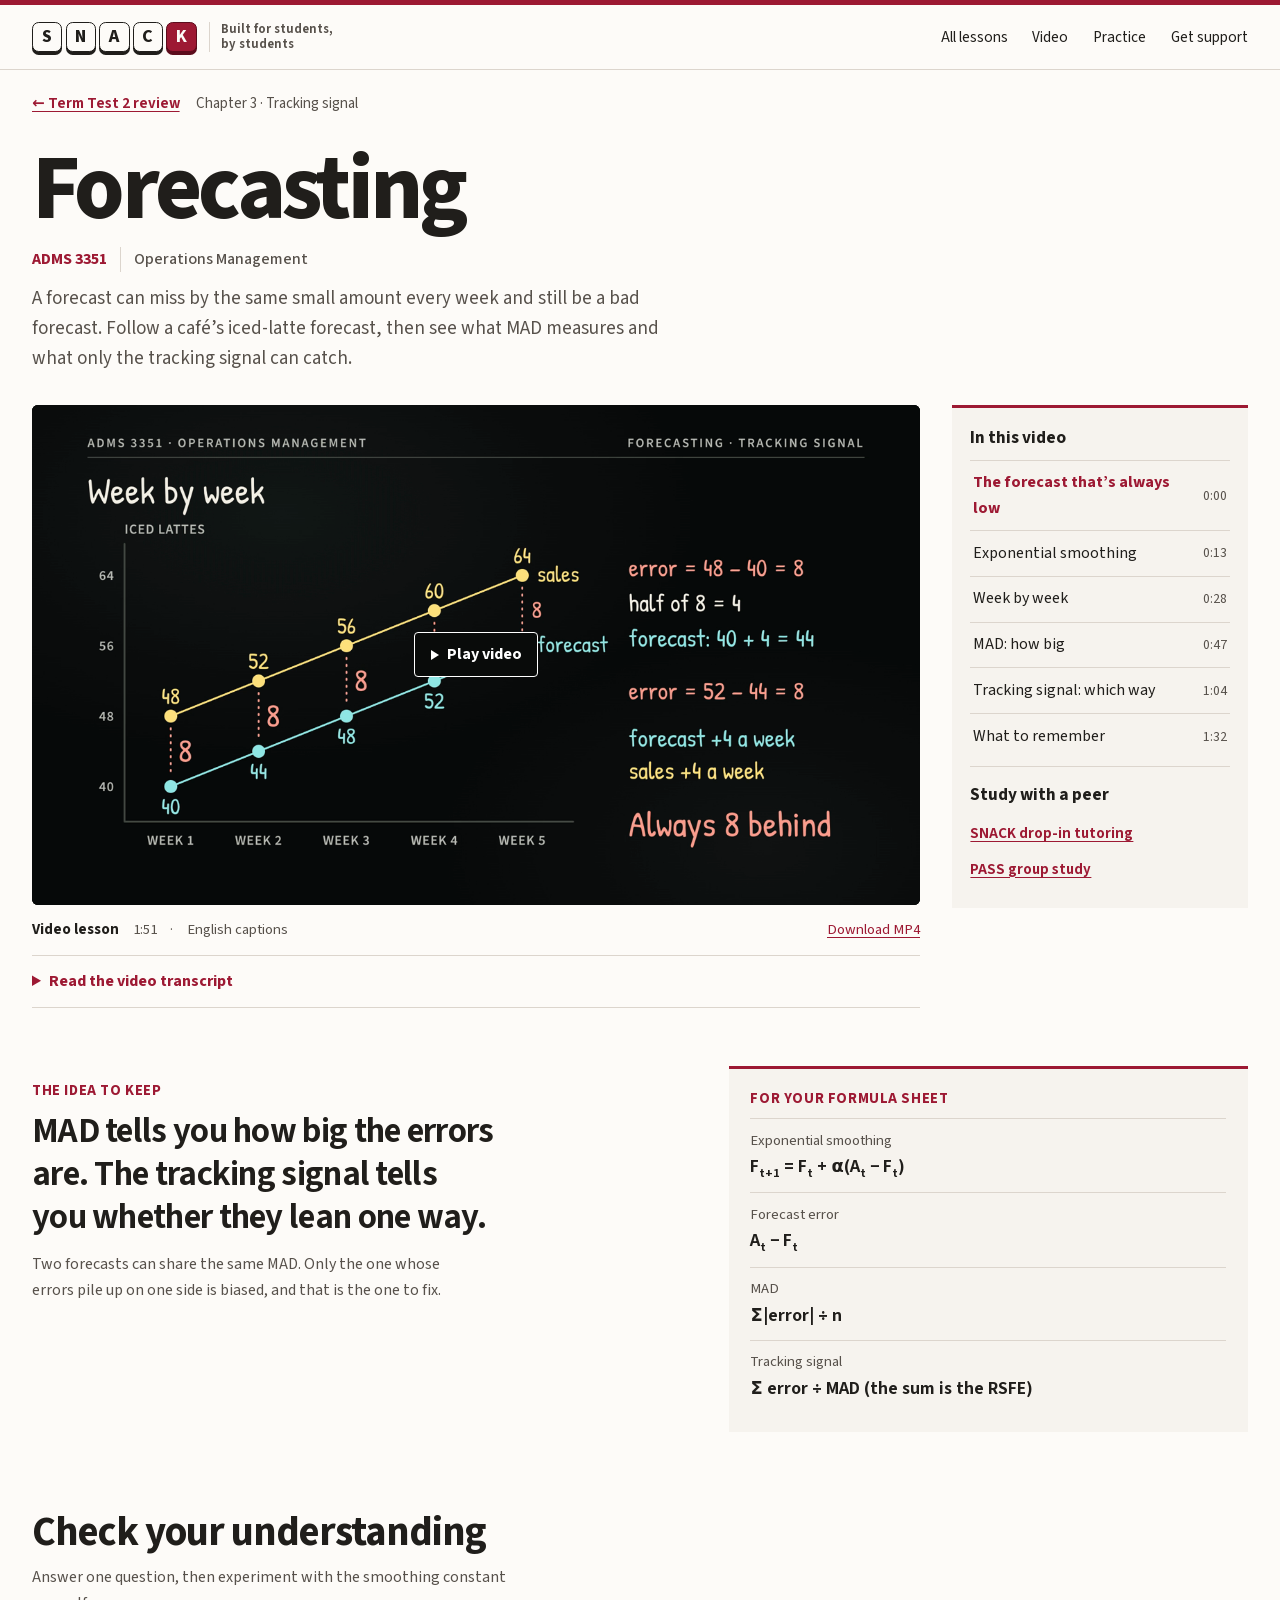
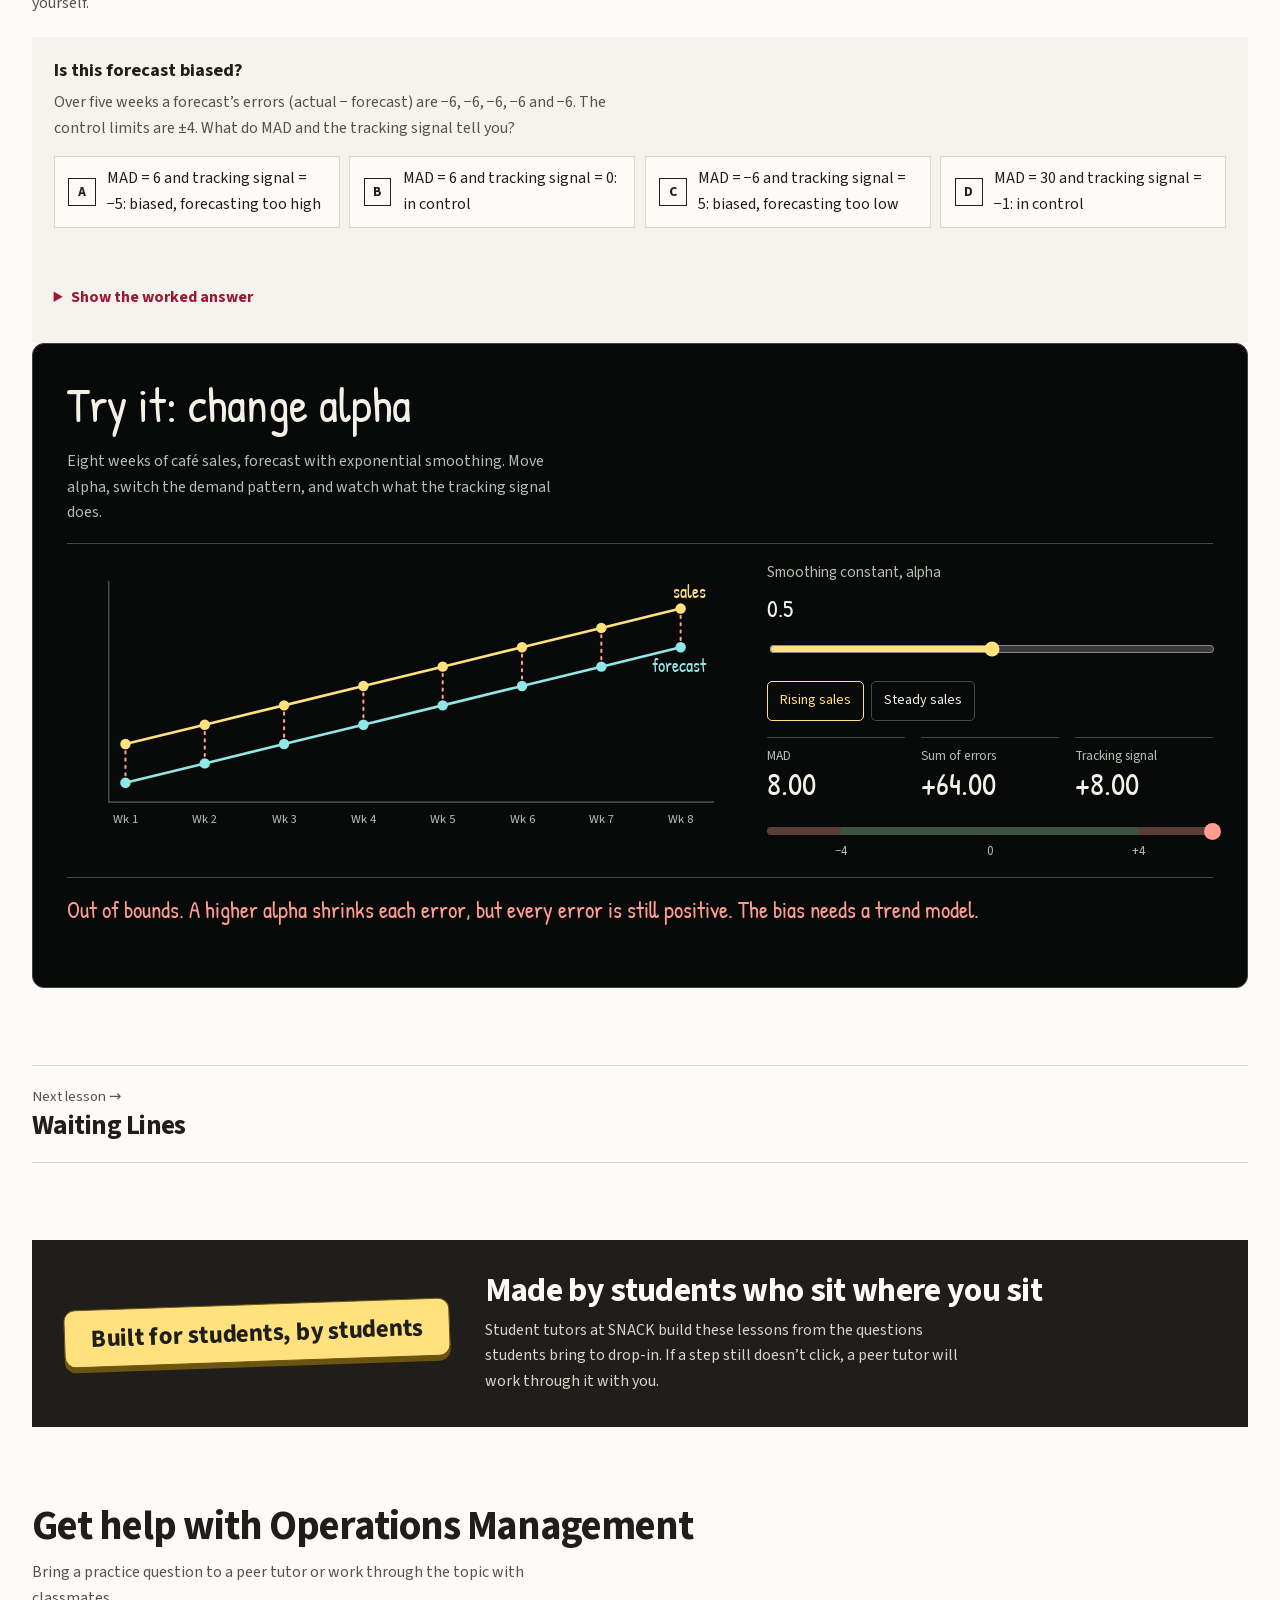
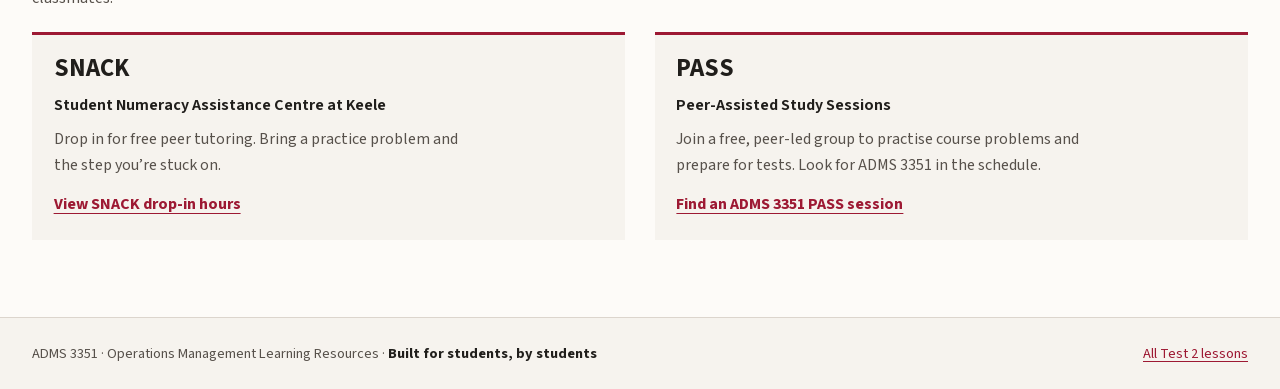
==== commit d93300d6: "Add keycap SNACK brand, built-by-students tagline and new outro Co-Authored-By: Claude Opus 5.5 <nor" ====
--- a/forecasting.html
+++ b/forecasting.html
@@ -5,6 +5,7 @@
   <meta name="viewport" content="width=device-width, initial-scale=1">
   <meta name="description" content="Why a forecast with a small MAD can still be biased, how exponential smoothing lags a trend, and how the tracking signal catches it.">
   <title>Forecasting | ADMS 3351 Learning Resources</title>
+  <link rel="icon" href="brand/favicon.svg" type="image/svg+xml">
   <link rel="stylesheet" href="education.css">
   <link rel="stylesheet" href="styles.css">
   <script src="site.js" defer></script>
@@ -15,10 +16,9 @@
   <a class="skip-link" href="#main">Skip to content</a>
   <header class="site-header">
     <div class="site-width header-inner">
-      <a class="site-brand" href="https://www.yorku.ca/laps/snack/">
-        <span class="site-brand-mark">
-          <img src="brand/snack-plot-point.webp" alt="SNACK" width="1774" height="887">
-        </span>
+      <a class="site-brand" href="index.html" aria-label="SNACK, built for students, by students. Home">
+        <span class="keylogo" aria-hidden="true"><span>S</span><span>N</span><span>A</span><span>C</span><span class="k">K</span></span>
+        <span class="brand-tag" aria-hidden="true">Built for students,<br>by students</span>
       </a>
       <nav aria-label="Site">
         <a href="index.html">All lessons</a>
@@ -53,7 +53,7 @@
             </video>
           </div>
           <div class="video-meta">
-            <p><strong>Video lesson</strong><span>1:50</span><span>English captions</span></p>
+            <p><strong>Video lesson</strong><span>1:51</span><span>English captions</span></p>
             <a href="media/forecasting.mp4" download>Download MP4</a>
           </div>
           <p class="video-error" id="video-error" role="status" hidden>The video couldn’t play here. <a href="media/forecasting.mp4" download>Download the MP4</a> or read the transcript below.</p>
@@ -167,6 +167,14 @@
       <a href="waiting-lines.html"><span>Next lesson →</span><strong>Waiting Lines</strong></a>
     </nav>
 
+    <section class="made-by reveal" aria-labelledby="made-by-title">
+      <p class="spacebar" aria-hidden="true">Built for students, by students</p>
+      <div class="made-by-copy">
+        <h2 id="made-by-title">Made by students who sit where you sit</h2>
+        <p>Student tutors at SNACK build these lessons from the questions students bring to drop-in. If a step still doesn’t click, a peer tutor will work through it with you.</p>
+      </div>
+    </section>
+
     <section class="support-section" id="support" aria-labelledby="support-title">
       <div class="section-heading reveal">
         <h2 id="support-title">Get help with Operations Management</h2>
@@ -190,7 +198,7 @@
   </main>
   <footer class="site-footer">
     <div class="site-width">
-      <span>ADMS 3351 · Operations Management Learning Resources</span>
+      <span>ADMS 3351 · Operations Management Learning Resources · <strong>Built for students, by students</strong></span>
       <a href="index.html">All Test 2 lessons</a>
     </div>
   </footer>
--- a/styles.css
+++ b/styles.css
@@ -284,3 +284,46 @@
   .lesson-nav a + a { border-left: 0; border-top: 1px solid var(--line); padding-left: 0; text-align: left; }
   .hub-facts li { border-right: 0; margin-inline-end: 0; width: 100%; }
 }
+
+/* Keycap brand: built for students, by students. */
+.site-brand { gap: .75rem; color: var(--ink); text-decoration: none; padding-block: .35rem; }
+.keylogo { display: inline-flex; gap: .2rem; }
+.keylogo span {
+  display: inline-grid; place-items: center; width: 1.9rem; height: 1.9rem; border: 1.5px solid var(--ink); border-radius: .42rem;
+  background: var(--paper); color: var(--ink); font-weight: 750; font-size: 1.12rem; line-height: 1;
+  box-shadow: 0 3px 0 var(--ink); transition: transform .12s ease-out, box-shadow .12s ease-out;
+}
+.keylogo .k { background: var(--accent); border-color: #5c0c1c; color: var(--paper); box-shadow: 0 3px 0 #5c0c1c; }
+.site-brand:hover .keylogo span { transform: translateY(3px); box-shadow: 0 0 0 var(--ink); }
+.site-brand:hover .keylogo .k { box-shadow: 0 0 0 #5c0c1c; }
+.keylogo span:nth-child(2) { transition-delay: .04s; } .keylogo span:nth-child(3) { transition-delay: .08s; }
+.keylogo span:nth-child(4) { transition-delay: .12s; } .keylogo span:nth-child(5) { transition-delay: .16s; }
+.brand-tag { font-size: .8rem; line-height: 1.15; font-weight: 650; color: var(--muted); border-left: 1px solid var(--line); padding-left: .7rem; }
+
+.spacebar {
+  display: inline-block; padding: .55rem 1.6rem .5rem; border: 1.5px solid #6b5410; border-radius: .7rem;
+  background: var(--chalk-yellow); color: var(--ink); font-weight: 750; font-size: clamp(1.15rem, 2.6vw, 1.55rem); letter-spacing: -.01em;
+  box-shadow: 0 5px 0 #6b5410; white-space: nowrap;
+}
+.spacebar.small { padding: .3rem .95rem .28rem; font-size: .95rem; border-radius: .5rem; box-shadow: 0 3px 0 #6b5410; }
+.hero-kicker { margin-bottom: 1rem; }
+
+.made-by {
+  display: grid; grid-template-columns: auto minmax(0, 1fr); gap: 1rem 2.2rem; align-items: center;
+  margin-block: clamp(3rem, 6vw, 5rem) 0; padding: clamp(1.4rem, 3vw, 2rem) clamp(1.2rem, 3vw, 2rem);
+  background: var(--ink); color: var(--paper);
+}
+.made-by .spacebar { transform: rotate(-2deg); }
+.made-by h2 { font-size: clamp(1.45rem, 3vw, 2.1rem); line-height: 1.15; letter-spacing: -.02em; text-wrap: balance; }
+.made-by p:not(.spacebar) { color: #d9d3cb; margin-top: .45rem; max-width: 62ch; }
+.site-footer strong { color: var(--ink); }
+
+@media (max-width: 760px) {
+  .made-by { grid-template-columns: 1fr; }
+  .made-by .spacebar { justify-self: start; }
+}
+@media (max-width: 520px) {
+  .brand-tag { font-size: .74rem; }
+  .keylogo span { width: 1.7rem; height: 1.7rem; font-size: 1rem; }
+  .spacebar { white-space: normal; }
+}
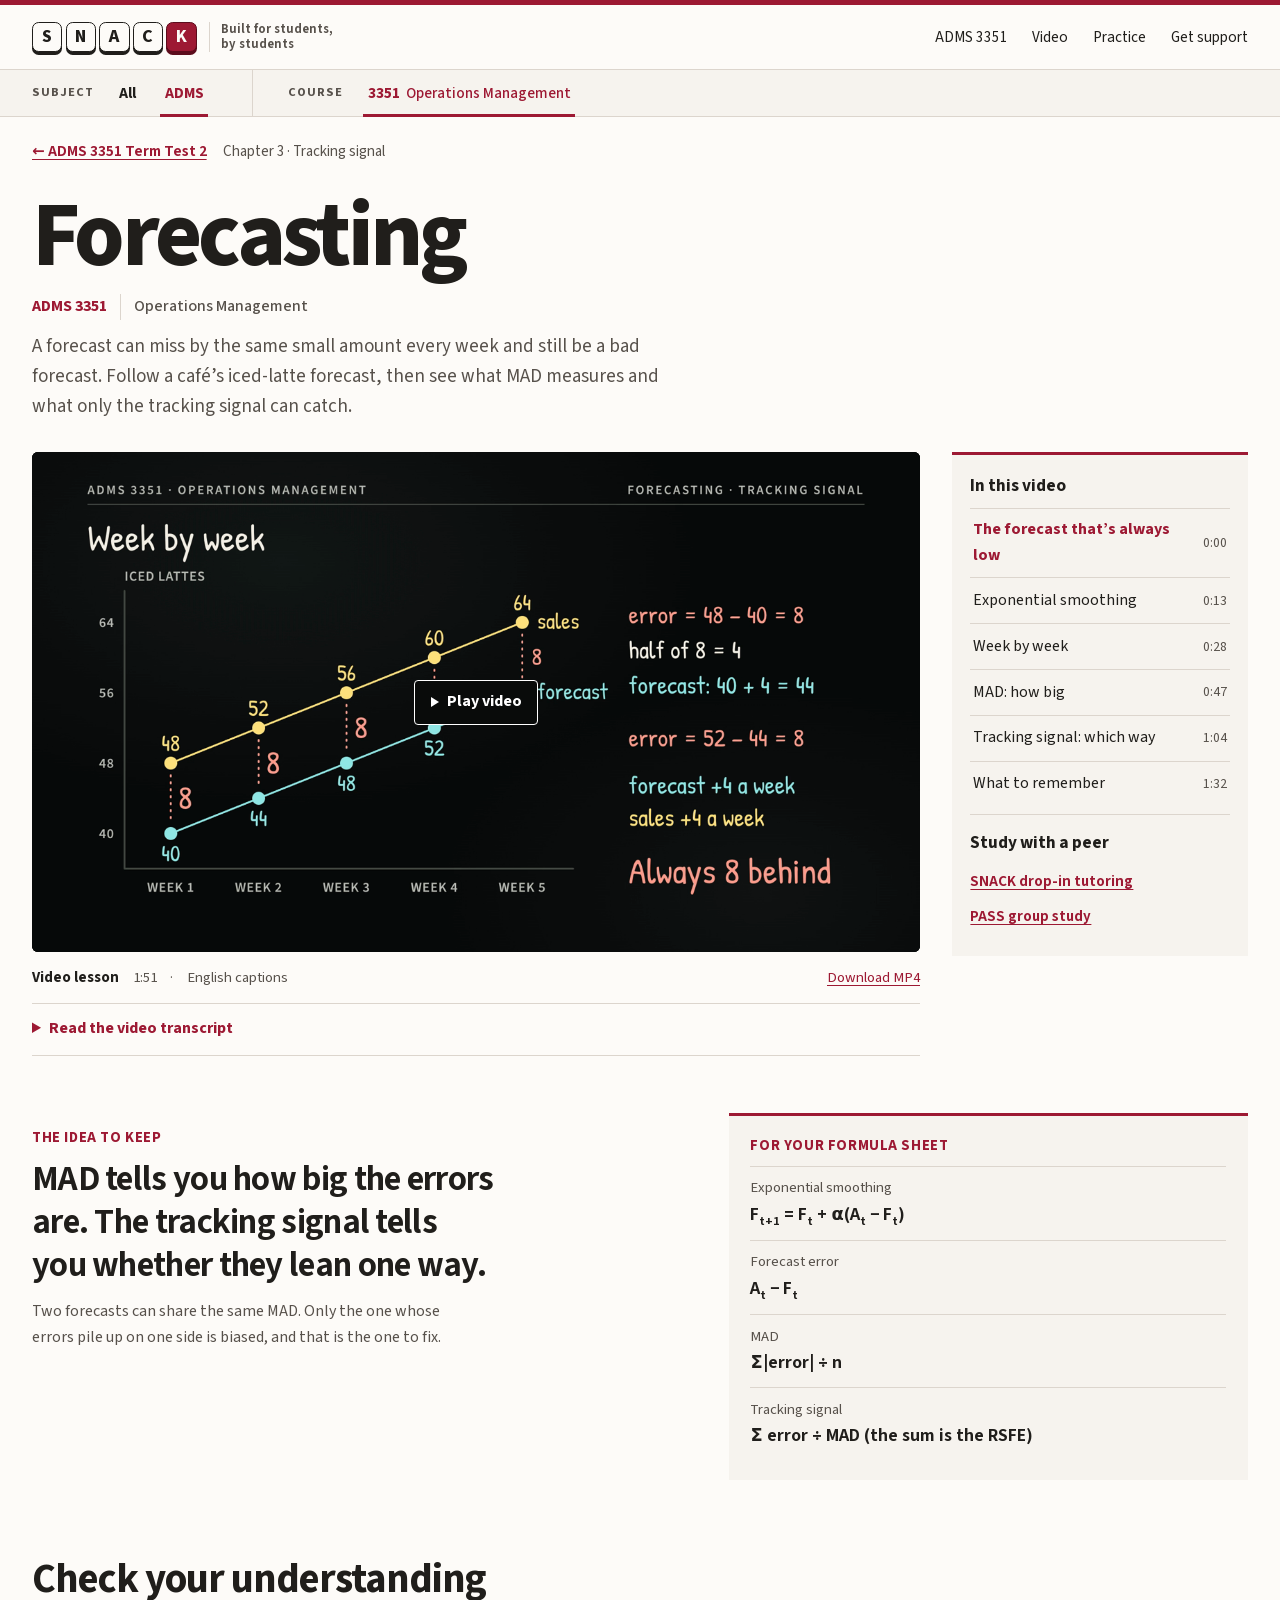
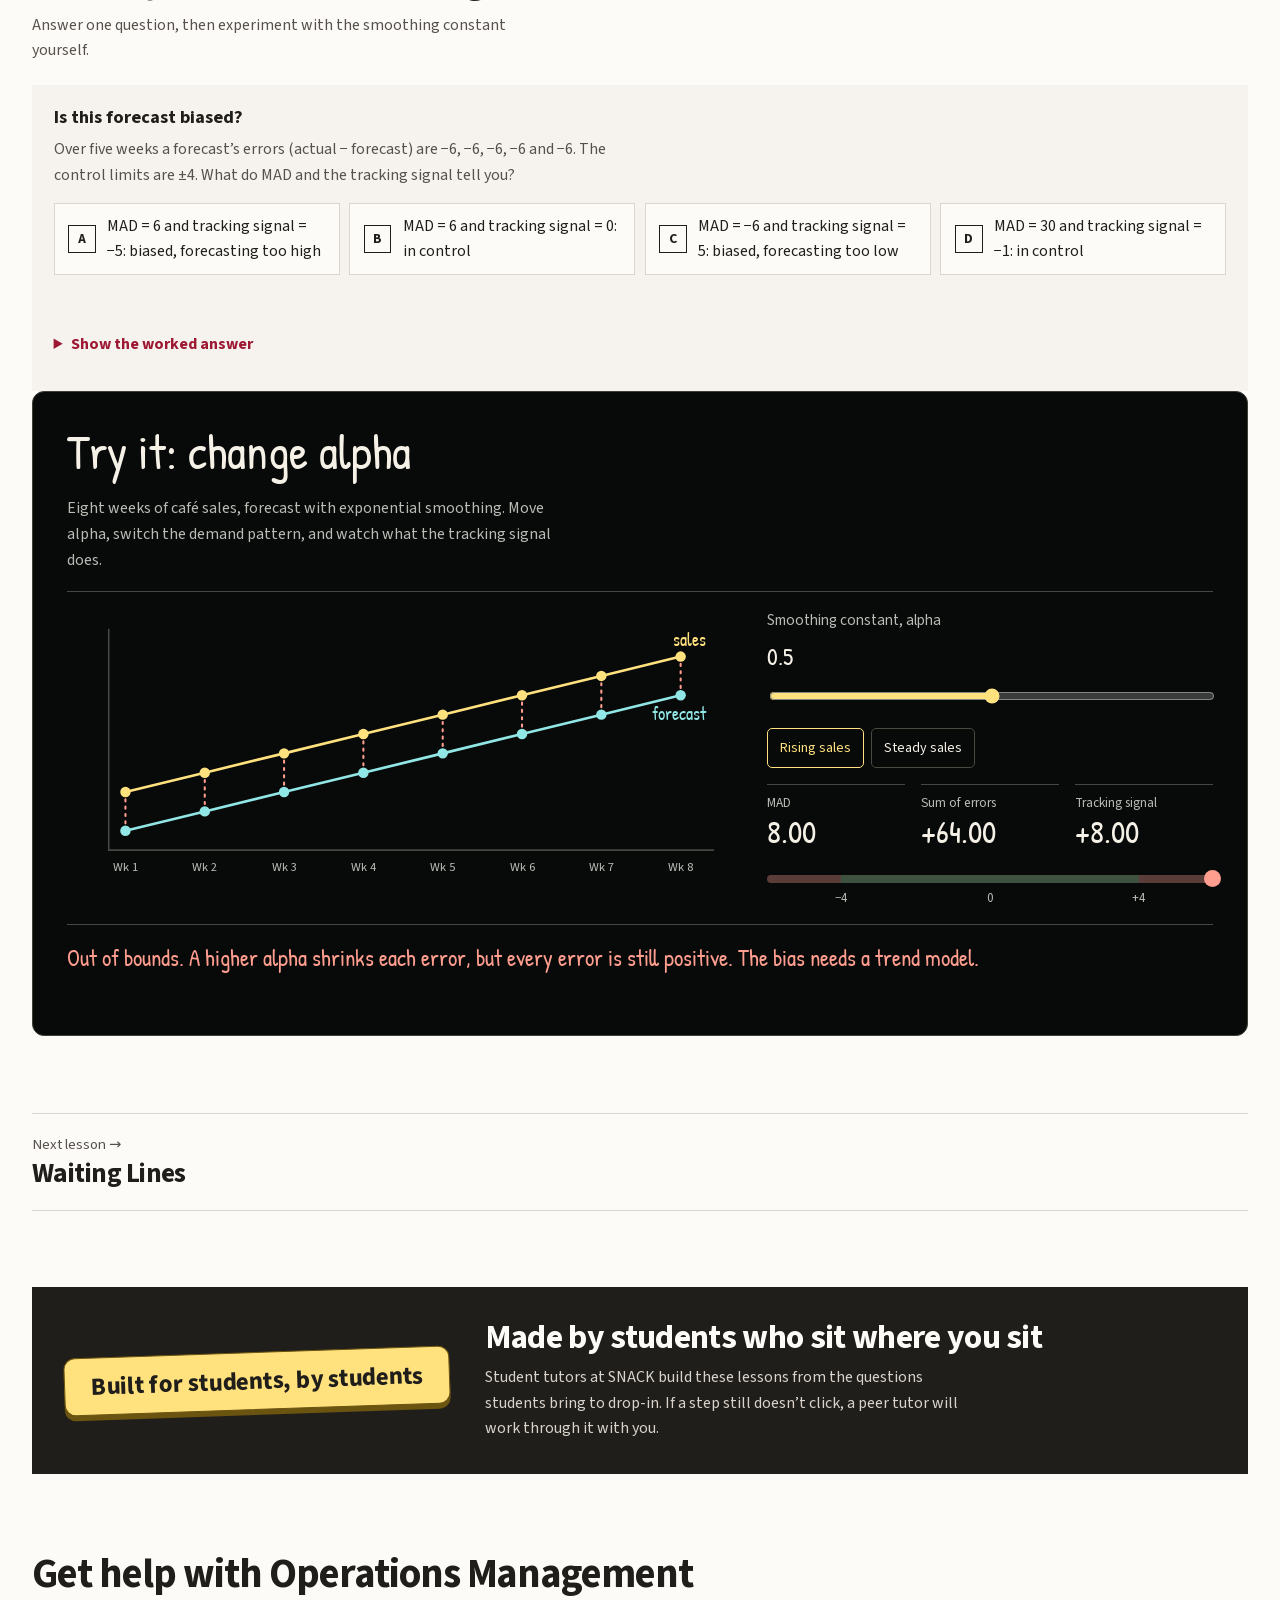
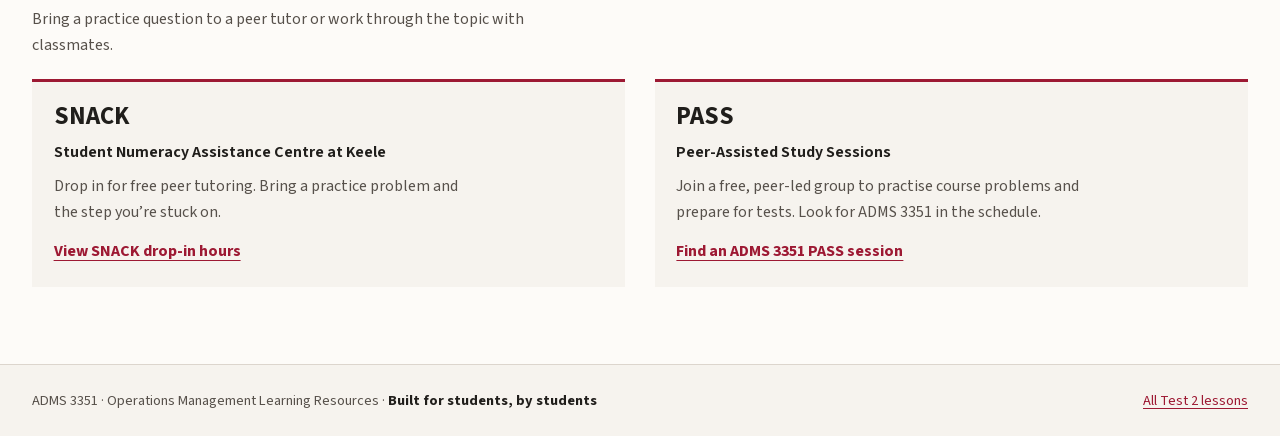
==== commit c660896c: "Organise the site by subject and course, starting with ADMS 3351 Co-Authored-By: Claude Opus 5.5 <no" ====
--- a/forecasting.html
+++ b/forecasting.html
@@ -2,205 +2,10 @@
 <html lang="en">
 <head>
   <meta charset="utf-8">
-  <meta name="viewport" content="width=device-width, initial-scale=1">
-  <meta name="description" content="Why a forecast with a small MAD can still be biased, how exponential smoothing lags a trend, and how the tracking signal catches it.">
-  <title>Forecasting | ADMS 3351 Learning Resources</title>
-  <link rel="icon" href="brand/favicon.svg" type="image/svg+xml">
-  <link rel="stylesheet" href="education.css">
-  <link rel="stylesheet" href="styles.css">
-  <script src="site.js" defer></script>
-  <script src="player.js" defer></script>
-  <script src="lab-forecasting.js" defer></script>
+  <title>Moved to adms/3351/forecasting.html</title>
+  <meta http-equiv="refresh" content="0; url=adms/3351/forecasting.html">
+  <link rel="canonical" href="adms/3351/forecasting.html">
+  <script>location.replace("adms/3351/forecasting.html" + location.hash);</script>
 </head>
-<body>
-  <a class="skip-link" href="#main">Skip to content</a>
-  <header class="site-header">
-    <div class="site-width header-inner">
-      <a class="site-brand" href="index.html" aria-label="SNACK, built for students, by students. Home">
-        <span class="keylogo" aria-hidden="true"><span>S</span><span>N</span><span>A</span><span>C</span><span class="k">K</span></span>
-        <span class="brand-tag" aria-hidden="true">Built for students,<br>by students</span>
-      </a>
-      <nav aria-label="Site">
-        <a href="index.html">All lessons</a>
-        <a href="#lesson">Video</a>
-        <a href="#practice">Practice</a>
-        <a href="#support">Get support</a>
-      </nav>
-    </div>
-  </header>
-
-  <main class="site-width" id="main" tabindex="-1">
-    <section id="lesson" aria-labelledby="lesson-title">
-      <p class="crumbs"><a href="index.html">← Term Test 2 review</a><span>Chapter 3 · Tracking signal</span></p>
-      <div class="lesson-intro">
-        <h1 id="lesson-title">Forecasting</h1>
-        <p class="course">ADMS 3351 <span>Operations Management</span></p>
-        <p class="intro-copy">A forecast can miss by the same small amount every week and still be a bad forecast. Follow a café’s iced-latte forecast, then see what MAD measures and what only the tracking signal can catch.</p>
-      </div>
-
-      <div class="lesson-grid">
-        <div class="watch">
-          <div class="player">
-            <button type="button" class="video-cover" id="video-cover" hidden>
-              <img src="media/forecasting-poster.png" alt="" width="1280" height="720">
-              <span>Play video</span>
-            </button>
-            <video id="lesson-video" controls playsinline preload="none"
-              width="1920" height="1080" poster="media/forecasting-poster.png" aria-label="Forecasting video lesson">
-              <source src="media/forecasting.mp4" type="video/mp4">
-              <track kind="captions" src="media/forecasting.en.vtt" srclang="en" label="English">
-              Your browser can open the <a href="media/forecasting.mp4">Forecasting MP4</a> directly.
-            </video>
-          </div>
-          <div class="video-meta">
-            <p><strong>Video lesson</strong><span>1:51</span><span>English captions</span></p>
-            <a href="media/forecasting.mp4" download>Download MP4</a>
-          </div>
-          <p class="video-error" id="video-error" role="status" hidden>The video couldn’t play here. <a href="media/forecasting.mp4" download>Download the MP4</a> or read the transcript below.</p>
-          <details class="disclosure transcript" id="transcript">
-            <summary>Read the video transcript</summary>
-            <div class="transcript-copy">
-<h2>The forecast that’s always low</h2>
-<p>A campus café forecasts how many iced lattes it will sell each week. And every single week, the forecast comes in too low. Is that just bad luck, or is something wrong with the forecast? Pause, and decide.</p>
-<h2>Exponential smoothing</h2>
-<p>The café uses exponential smoothing. The new forecast equals the old forecast, plus alpha times the last error. Alpha is the smoothing constant. Here it is 0.5, so each new forecast closes half of the gap.</p>
-<h2>Week by week</h2>
-<p>In week one, the forecast was 40, and the café sold 48. The error is 8. Half of 8 is 4, so the next forecast is 44. But sales climbed to 52. The error is 8 again. Each week the forecast steps up by 4, and so do sales. The forecast never catches up.</p>
-<h2>MAD: how big are the errors?</h2>
-<p>Now let’s measure it. The mean absolute deviation, or MAD, is the average size of the errors. Five errors of 8 give a MAD of 8. But MAD ignores direction. A forecast that is 8 too low, then 8 too high, has exactly the same MAD.</p>
-<h2>Tracking signal: which way do they lean?</h2>
-<p>To see direction, add up the errors and keep their signs. Five errors of plus 8 add up to 40. The tracking signal divides that sum by MAD. 40 divided by 8 is 5. The control limits are plus and minus 4, so 5 is out of bounds. This forecast is biased. Simple smoothing lags behind a trend. For the forecast that swings both ways, the errors cancel. The sum is 8, and the tracking signal is only 1.</p>
-<h2>What to remember</h2>
-<p>MAD tells you how big the errors are. The tracking signal tells you whether they lean one way. When it leaves the limits, fix the model. Raise alpha, or add a trend.</p>
-            </div>
-          </details>
-        </div>
-
-        <aside class="lesson-sidebar" aria-label="Lesson chapters and study support">
-          <section class="chapters" aria-labelledby="chapter-heading">
-            <h2 id="chapter-heading">In this video</h2>
-            <ol>
-              <li><button type="button" data-start="0" aria-current="true"><span>The forecast that’s always low</span><span class="time">0:00</span></button></li>
-              <li><button type="button" data-start="13.96"><span>Exponential smoothing</span><span class="time">0:13</span></button></li>
-              <li><button type="button" data-start="28.74"><span>Week by week</span><span class="time">0:28</span></button></li>
-              <li><button type="button" data-start="47.56"><span>MAD: how big</span><span class="time">0:47</span></button></li>
-              <li><button type="button" data-start="64.02"><span>Tracking signal: which way</span><span class="time">1:04</span></button></li>
-              <li><button type="button" data-start="92.24"><span>What to remember</span><span class="time">1:32</span></button></li>
-            </ol>
-          </section>
-          <section class="quick-support" aria-labelledby="quick-support-heading">
-            <h2 id="quick-support-heading">Study with a peer</h2>
-            <a href="https://www.yorku.ca/laps/snack/drop-in-support/">SNACK drop-in tutoring</a>
-            <a href="https://www.yorku.ca/laps/support/pass-program/">PASS group study</a>
-          </section>
-        </aside>
-      </div>
-
-      <div class="key-section">
-        <div class="key-idea reveal">
-          <p class="label">The idea to keep</p>
-          <blockquote>MAD tells you how big the errors are. The tracking signal tells you whether they lean one way.</blockquote>
-          <p>Two forecasts can share the same MAD. Only the one whose errors pile up on one side is biased, and that is the one to fix.</p>
-        </div>
-        <div class="formula-sheet reveal" style="--delay: .08s">
-          <p class="label">For your formula sheet</p>
-          <dl>
-            <div><dt>Exponential smoothing</dt><dd>F<sub>t+1</sub> = F<sub>t</sub> + α(A<sub>t</sub> − F<sub>t</sub>)</dd></div>
-            <div><dt>Forecast error</dt><dd>A<sub>t</sub> − F<sub>t</sub></dd></div>
-            <div><dt>MAD</dt><dd>Σ|error| ÷ n</dd></div>
-            <div><dt>Tracking signal</dt><dd>Σ error ÷ MAD (the sum is the RSFE)</dd></div>
-          </dl>
-        </div>
-      </div>
-    </section>
-
-    <section class="practice-section" id="practice" aria-labelledby="practice-title">
-      <div class="section-heading reveal">
-        <h2 id="practice-title">Check your understanding</h2>
-        <p>Answer one question, then experiment with the smoothing constant yourself.</p>
-      </div>
-      <div class="practice-question reveal" data-quiz>
-        <h3>Is this forecast biased?</h3>
-        <p>Over five weeks a forecast’s errors (actual − forecast) are −6, −6, −6, −6 and −6. The control limits are ±4. What do MAD and the tracking signal tell you?</p>
-        <ul class="quiz-options">
-          <li><button type="button" data-key="A" aria-pressed="false" data-correct data-why="The errors average 6 in size, they sum to −30, and −30 ÷ 6 = −5. That is outside ±4, and negative errors mean the forecast sits above actual sales.">MAD = 6 and tracking signal = −5: biased, forecasting too high</button></li>
-          <li><button type="button" data-key="B" aria-pressed="false" data-why="The errors all have the same sign, so they add up to −30 instead of cancelling. Divide that sum by MAD.">MAD = 6 and tracking signal = 0: in control</button></li>
-          <li><button type="button" data-key="C" aria-pressed="false" data-why="MAD uses absolute values, so it can’t be negative. Keep the signs only for the sum of errors, which is −30.">MAD = −6 and tracking signal = 5: biased, forecasting too low</button></li>
-          <li><button type="button" data-key="D" aria-pressed="false" data-why="MAD is an average. Divide the total absolute error, 30, by the five weeks to get 6.">MAD = 30 and tracking signal = −1: in control</button></li>
-        </ul>
-        <p class="quiz-feedback" role="status"></p>
-        <details class="disclosure answer">
-          <summary>Show the worked answer</summary>
-          <p><strong>MAD = 30 ÷ 5 = 6.</strong> The sum of errors is −30, so the tracking signal is −30 ÷ 6 = −5. That is outside ±4, so the forecast is biased. The errors are negative, which means actual sales keep landing below the forecast.</p>
-        </details>
-      </div>
-      <section class="lab reveal" id="forecast-lab" aria-labelledby="forecast-lab-title">
-        <h3 id="forecast-lab-title">Try it: change alpha</h3>
-        <p class="lab-lede">Eight weeks of café sales, forecast with exponential smoothing. Move alpha, switch the demand pattern, and watch what the tracking signal does.</p>
-        <div class="lab-body">
-          <svg data-chart viewBox="0 0 640 262" role="img" aria-label="Sales and forecast chart"></svg>
-          <div class="lab-controls">
-            <label>Smoothing constant, alpha <strong data-out="alpha">0.5</strong>
-              <input type="range" min="0.1" max="0.9" step="0.1" value="0.5">
-            </label>
-            <div class="lab-toggle" role="group" aria-label="Demand pattern">
-              <button type="button" data-pattern="trend" aria-pressed="true">Rising sales</button>
-              <button type="button" data-pattern="steady" aria-pressed="false">Steady sales</button>
-            </div>
-            <dl class="lab-readout">
-              <div><dt>MAD</dt><dd data-out="mad">8.00</dd></div>
-              <div><dt>Sum of errors</dt><dd data-out="sum">+64.00</dd></div>
-              <div><dt>Tracking signal</dt><dd data-out="signal">+8.00</dd></div>
-            </dl>
-            <div class="lab-gauge" aria-hidden="true">
-              <div class="track"></div><div class="marker"></div>
-              <span style="left: 16.66%">−4</span><span style="left: 50%">0</span><span style="left: 83.33%">+4</span>
-            </div>
-          </div>
-        </div>
-        <p class="lab-verdict" role="status"></p>
-      </section>
-    </section>
-
-    <nav class="lesson-nav reveal" aria-label="More Test 2 lessons">
-      
-      <a href="waiting-lines.html"><span>Next lesson →</span><strong>Waiting Lines</strong></a>
-    </nav>
-
-    <section class="made-by reveal" aria-labelledby="made-by-title">
-      <p class="spacebar" aria-hidden="true">Built for students, by students</p>
-      <div class="made-by-copy">
-        <h2 id="made-by-title">Made by students who sit where you sit</h2>
-        <p>Student tutors at SNACK build these lessons from the questions students bring to drop-in. If a step still doesn’t click, a peer tutor will work through it with you.</p>
-      </div>
-    </section>
-
-    <section class="support-section" id="support" aria-labelledby="support-title">
-      <div class="section-heading reveal">
-        <h2 id="support-title">Get help with Operations Management</h2>
-        <p>Bring a practice question to a peer tutor or work through the topic with classmates.</p>
-      </div>
-      <div class="support-grid">
-        <article class="support-option reveal">
-          <h3>SNACK</h3>
-          <p class="support-name">Student Numeracy Assistance Centre at Keele</p>
-          <p>Drop in for free peer tutoring. Bring a practice problem and the step you’re stuck on.</p>
-          <a class="resource-link" href="https://www.yorku.ca/laps/snack/drop-in-support/">View SNACK drop-in hours</a>
-        </article>
-        <article class="support-option reveal" style="--delay: .08s">
-          <h3>PASS</h3>
-          <p class="support-name">Peer-Assisted Study Sessions</p>
-          <p>Join a free, peer-led group to practise course problems and prepare for tests. Look for ADMS 3351 in the schedule.</p>
-          <a class="resource-link" href="https://www.yorku.ca/laps/support/pass-program/">Find an ADMS 3351 PASS session</a>
-        </article>
-      </div>
-    </section>
-  </main>
-  <footer class="site-footer">
-    <div class="site-width">
-      <span>ADMS 3351 · Operations Management Learning Resources · <strong>Built for students, by students</strong></span>
-      <a href="index.html">All Test 2 lessons</a>
-    </div>
-  </footer>
-</body>
+<body><p>This lesson moved to <a href="adms/3351/forecasting.html">adms/3351/forecasting.html</a>.</p></body>
 </html>
